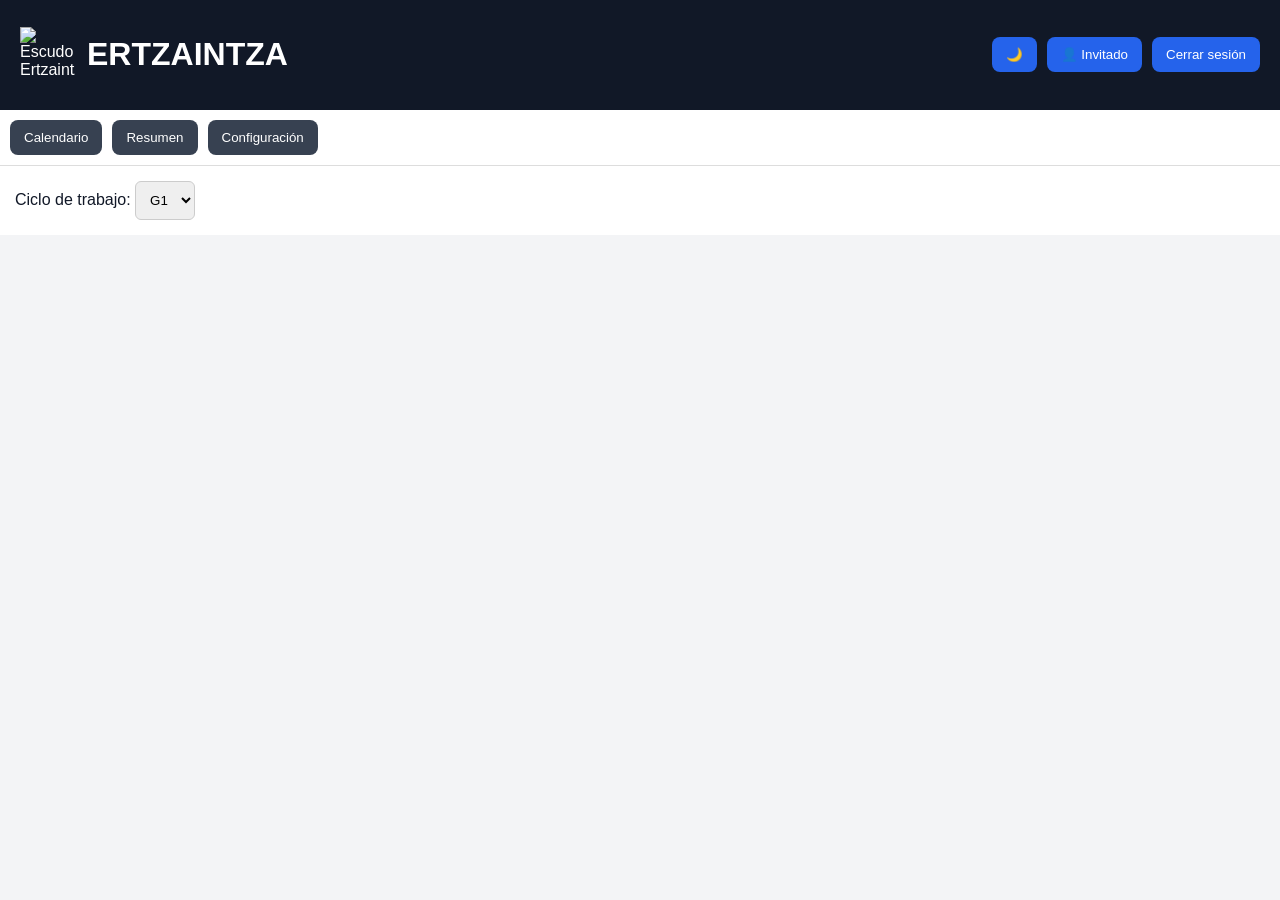
==== index.html @ 134ef700 "Add files via upload" ====
<!DOCTYPE html>
<html lang="es">

<head>

<meta charset="UTF-8">

<meta name="viewport" content="width=device-width, initial-scale=1.0">

<title>ERTZAINTZA</title>

<link rel="stylesheet" href="style.css">

</head>


<body>



<!-- =====================================================
CABECERA
===================================================== -->


<header class="topbar">


<div class="brand">


<img
src="assets/ertzaintza.png"
class="logo"
alt="Escudo Ertzaintza"
>


<h1>

ERTZAINTZA

</h1>


</div>



<div class="top-actions">



<button onclick="App.toggleDarkMode()">

🌙

</button>




<button onclick="App.openProfile()">

👤

<span id="userName">

Invitado

</span>


</button>




<button onclick="App.logout()">

Cerrar sesión

</button>



</div>


</header>







<!-- =====================================================
MENU PRINCIPAL
===================================================== -->


<nav class="menu">


<button onclick="App.showPage('calendar')">

Calendario

</button>



<button onclick="App.showPage('summary')">

Resumen

</button>



<button onclick="App.showPage('settings')">

Configuración

</button>




<button
id="adminButton"
style="display:none"
onclick="App.showPage('admin')">

Panel Admin

</button>



</nav>








<!-- =====================================================
SELECTOR DE GRUPO
===================================================== -->


<section class="selector">


<label>

Ciclo de trabajo:

</label>



<select
id="groupSelector"
onchange="App.changeGroup(this.value)"
>


<option value="G1">

G1

</option>


<option value="G2">

G2

</option>


<option value="G3">

G3

</option>


<option value="G4">

G4

</option>


<option value="G5">

G5

</option>


</select>


</section>








<!-- =====================================================
CALENDARIO
===================================================== -->


<section
id="calendar"
class="page">


</section>








<!-- =====================================================
RESUMEN
===================================================== -->


<section
id="summary"
class="page"
style="display:none">


</section>








<!-- =====================================================
CONFIGURACION
===================================================== -->


<section
id="settings"
class="page"
style="display:none">


<div class="settings-box">


<h2>

Configuración

</h2>



<div id="settingsContent">


</div>


</div>


</section>








<!-- =====================================================
ADMIN
===================================================== -->


<section
id="admin"
class="page"
style="display:none">


<div id="adminPanel">


</div>


</section>








<!-- =====================================================
LOGIN / REGISTRO
===================================================== -->


<div
id="loginModal"
class="modal">


<div class="modal-content">


<h2>

ERTZAINTZA

</h2>



<img
src="assets/ertzaintza.png"
class="logo"
>



<h3>

Acceso usuario

</h3>




<input

id="loginProfessional"

placeholder="Número profesional"

>



<input

id="loginPassword"

type="password"

placeholder="Contraseña"

>



<button onclick="App.login()">

Entrar

</button>





<hr>





<h3>

Nuevo registro

</h3>




<input

id="registerName"

placeholder="Nombre"

>



<input

id="registerProfessional"

placeholder="Número profesional"

>



<input

id="registerPassword"

type="password"

placeholder="Contraseña"

>



<button onclick="App.register()">

Solicitar alta

</button>



</div>


</div>










<!-- =====================================================
SCRIPTS
===================================================== -->


<!-- Núcleo -->

<script src="js/config.js"></script>

<script src="js/storage.js"></script>



<!-- Configuración -->

<script src="js/settings.js"></script>

<script src="js/holidays.js"></script>



<!-- Motor -->

<script src="js/shifts.js"></script>

<script src="js/engine.js"></script>



<!-- Datos -->

<script src="js/extras.js"></script>

<script src="js/auth.js"></script>



<!-- Interfaz -->

<script src="js/calendar.js"></script>

<script src="js/summary.js"></script>

<script src="js/admin.js"></script>

<script src="js/ui.js"></script>



<!-- Aplicación -->

<script src="js/app.js"></script>



</body>

</html>
---- style.css ----
/*
============================================================

ERTZAINTZA
STYLE.CSS

Diseño general

============================================================
*/


*{

box-sizing:border-box;

font-family:Arial,Helvetica,sans-serif;

}



body{

margin:0;

background:#f3f4f6;

color:#111827;

}





/*
============================================================
CABECERA
============================================================
*/


.topbar{

display:flex;

justify-content:space-between;

align-items:center;

padding:15px 20px;

background:#111827;

color:white;

}



.brand{

display:flex;

align-items:center;

gap:12px;

}



.logo{

width:55px;

height:55px;

object-fit:contain;

}





.top-actions{

display:flex;

gap:10px;

}



button{

border:none;

padding:10px 14px;

border-radius:8px;

cursor:pointer;

background:#2563eb;

color:white;

}



button:hover{

opacity:.85;

}







/*
============================================================
MENU
============================================================
*/


.menu{

display:flex;

gap:10px;

padding:10px;

background:white;

border-bottom:1px solid #ddd;

}



.menu button{

background:#374151;

}








/*
============================================================
SELECTOR
============================================================
*/


.selector{

padding:15px;

background:white;

}



select,input{

padding:10px;

border-radius:6px;

border:1px solid #ccc;

}








/*
============================================================
PAGINAS
============================================================
*/


.page{

padding:20px;

}








/*
============================================================
CALENDARIO
============================================================
*/


.calendar-box{

background:white;

padding:15px;

border-radius:12px;

}



.calendar-header{

display:flex;

justify-content:center;

gap:10px;

margin-bottom:15px;

}



.calendar-grid{

display:grid;

grid-template-columns:repeat(7,1fr);

gap:5px;

}



.calendar-day-name{

text-align:center;

font-weight:bold;

padding:8px;

}




.calendar-cell{

min-height:90px;

border-radius:10px;

padding:8px;

position:relative;

cursor:pointer;

color:white;

overflow:hidden;

}





.calendar-cell:hover{

transform:scale(1.03);

}



.number{

font-size:18px;

font-weight:bold;

}



.shift{

font-size:12px;

margin-top:10px;

}






.extra-dot{

position:absolute;

bottom:8px;

right:8px;

width:12px;

height:12px;

background:#f97316;

border-radius:50%;

}









/*
============================================================
RESUMEN
============================================================
*/


.summary-box,

.settings-box,

.admin-box{

background:white;

padding:20px;

border-radius:12px;

}



.cards{

display:grid;

grid-template-columns:repeat(auto-fit,minmax(150px,1fr));

gap:15px;

}



.card{

background:#e5e7eb;

padding:15px;

border-radius:10px;

text-align:center;

}



.extra-item,

.user-row{

padding:10px;

border-bottom:1px solid #ddd;

}








/*
============================================================
MODALES
============================================================
*/


.modal{

display:none;

position:fixed;

top:0;

left:0;

width:100%;

height:100%;

background:rgba(0,0,0,.55);

align-items:center;

justify-content:center;

z-index:1000;

}





.modal-content{

background:white;

padding:25px;

border-radius:15px;

width:90%;

max-width:450px;

display:flex;

flex-direction:column;

gap:12px;

}








/*
============================================================
ADMIN
============================================================
*/


.admin-box input{

display:block;

width:100%;

margin-bottom:10px;

}



.user-row button{

margin-top:8px;

}









/*
============================================================
MODO OSCURO
============================================================
*/


.dark{

background:#111827;

color:white;

}



.dark .calendar-box,

.dark .summary-box,

.dark .settings-box,

.dark .admin-box,

.dark .selector,

.dark .modal-content{

background:#1f2937;

color:white;

}



.dark .menu{

background:#111827;

}



.dark .card{

background:#374151;

}







/*
============================================================
MOVIL
============================================================
*/


@media(max-width:700px){



.topbar{

flex-direction:column;

gap:15px;

}



.menu{

flex-wrap:wrap;

}



.calendar-cell{

min-height:70px;

font-size:12px;

}



.calendar-cell .shift{

display:none;

}



}
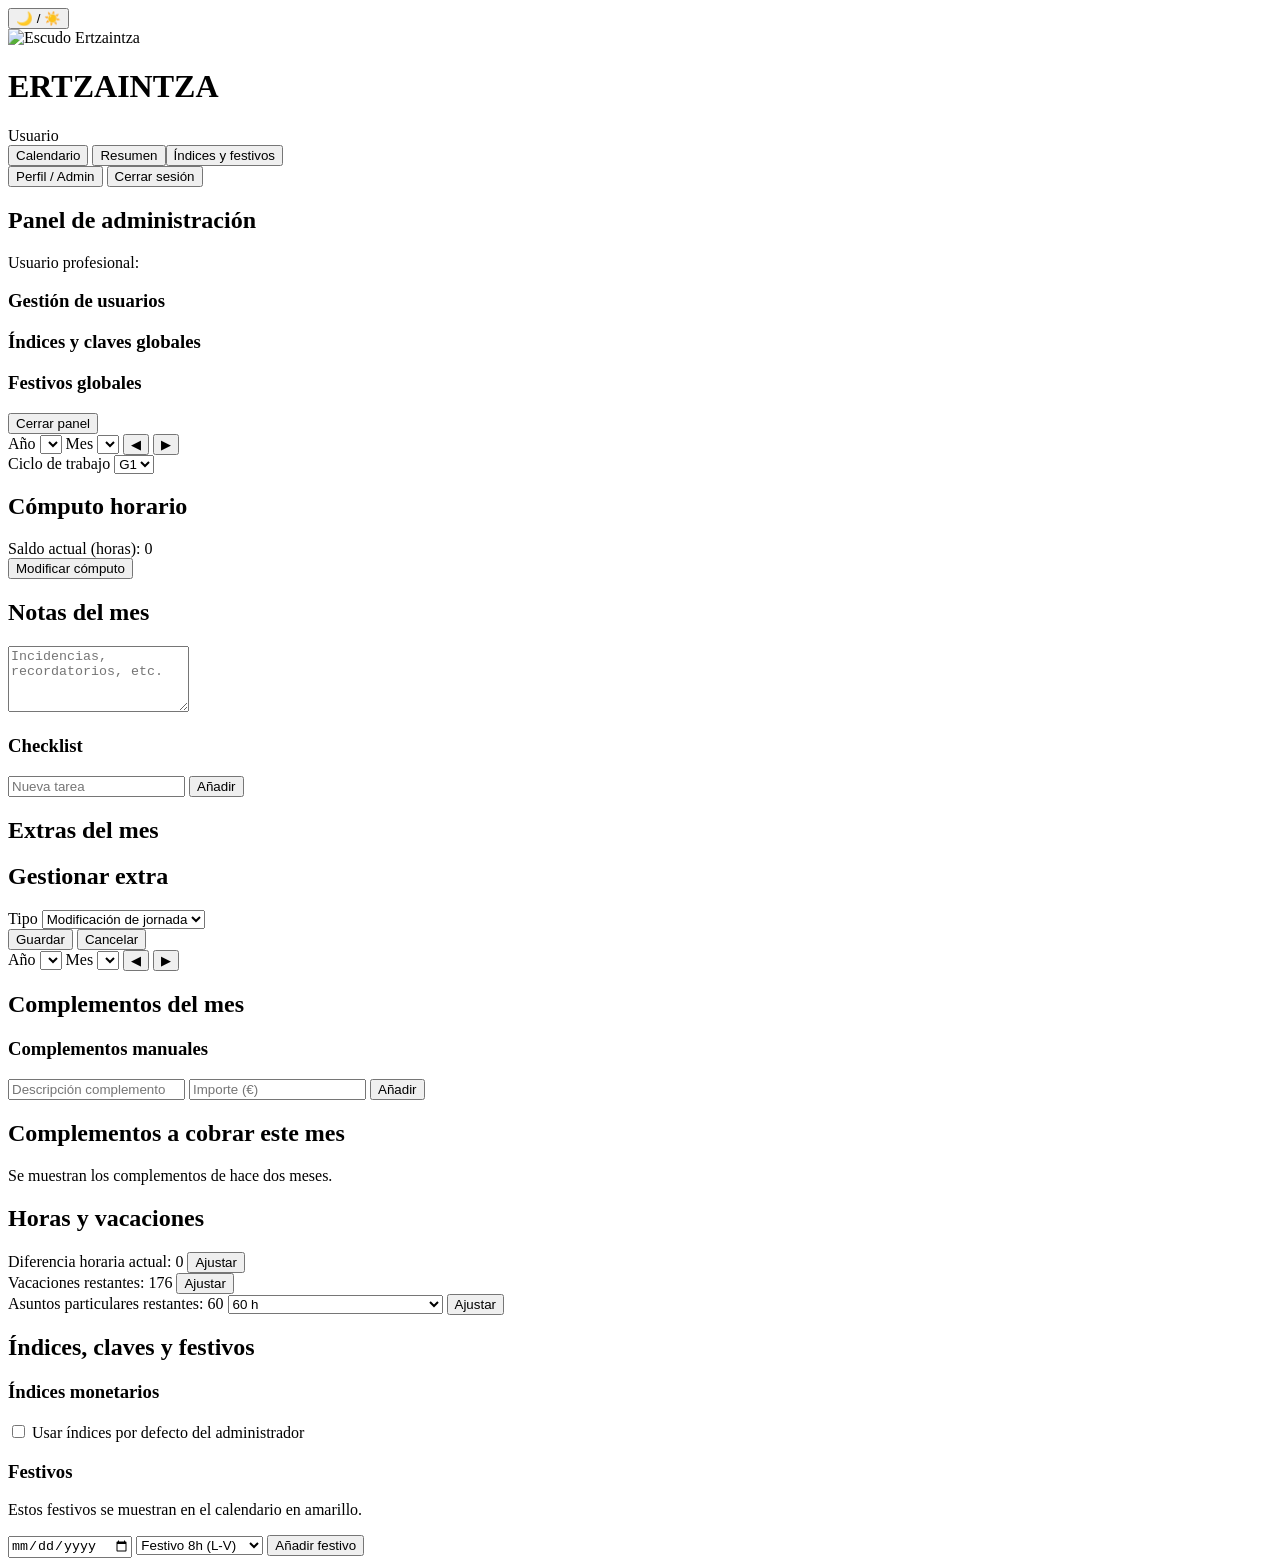
==== commit 111b34c8: "Add files via upload" ====
--- a/index.html
+++ b/index.html
@@ -1,520 +1,320 @@
 <!DOCTYPE html>
 <html lang="es">
-
 <head>
-
-<meta charset="UTF-8">
-
-<meta name="viewport" content="width=device-width, initial-scale=1.0">
-
-<title>ERTZAINTZA</title>
-
-<link rel="stylesheet" href="style.css">
-
+  <meta charset="UTF-8">
+  <title>ERTZAINTZA</title>
+  <meta name="viewport" content="width=device-width, initial-scale=1.0">
+
+  <!-- CSS base -->
+  <link rel="stylesheet" href="css/style.css">
+  <link rel="stylesheet" href="css/liquid.css">
+  <link rel="stylesheet" href="css/darkmode.css">
+  <link rel="stylesheet" href="css/calendar.css">
+  <link rel="stylesheet" href="css/admin.css">
 </head>
-
-
-<body>
-
-
-
-<!-- =====================================================
-CABECERA
-===================================================== -->
-
-
-<header class="topbar">
-
-
-<div class="brand">
-
-
-<img
-src="assets/ertzaintza.png"
-class="logo"
-alt="Escudo Ertzaintza"
->
-
-
-<h1>
-
-ERTZAINTZA
-
-</h1>
-
-
-</div>
-
-
-
-<div class="top-actions">
-
-
-
-<button onclick="App.toggleDarkMode()">
-
-🌙
-
-</button>
-
-
-
-
-<button onclick="App.openProfile()">
-
-👤
-
-<span id="userName">
-
-Invitado
-
-</span>
-
-
-</button>
-
-
-
-
-<button onclick="App.logout()">
-
-Cerrar sesión
-
-</button>
-
-
-
-</div>
-
-
-</header>
-
-
-
-
-
-
-
-<!-- =====================================================
-MENU PRINCIPAL
-===================================================== -->
-
-
-<nav class="menu">
-
-
-<button onclick="App.showPage('calendar')">
-
-Calendario
-
-</button>
-
-
-
-<button onclick="App.showPage('summary')">
-
-Resumen
-
-</button>
-
-
-
-<button onclick="App.showPage('settings')">
-
-Configuración
-
-</button>
-
-
-
-
-<button
-id="adminButton"
-style="display:none"
-onclick="App.showPage('admin')">
-
-Panel Admin
-
-</button>
-
-
-
-</nav>
-
-
-
-
-
-
-
-
-<!-- =====================================================
-SELECTOR DE GRUPO
-===================================================== -->
-
-
-<section class="selector">
-
-
-<label>
-
-Ciclo de trabajo:
-
-</label>
-
-
-
-<select
-id="groupSelector"
-onchange="App.changeGroup(this.value)"
->
-
-
-<option value="G1">
-
-G1
-
-</option>
-
-
-<option value="G2">
-
-G2
-
-</option>
-
-
-<option value="G3">
-
-G3
-
-</option>
-
-
-<option value="G4">
-
-G4
-
-</option>
-
-
-<option value="G5">
-
-G5
-
-</option>
-
-
-</select>
-
-
-</section>
-
-
-
-
-
-
-
-
-<!-- =====================================================
-CALENDARIO
-===================================================== -->
-
-
-<section
-id="calendar"
-class="page">
-
-
-</section>
-
-
-
-
-
-
-
-
-<!-- =====================================================
-RESUMEN
-===================================================== -->
-
-
-<section
-id="summary"
-class="page"
-style="display:none">
-
-
-</section>
-
-
-
-
-
-
-
-
-<!-- =====================================================
-CONFIGURACION
-===================================================== -->
-
-
-<section
-id="settings"
-class="page"
-style="display:none">
-
-
-<div class="settings-box">
-
-
-<h2>
-
-Configuración
-
-</h2>
-
-
-
-<div id="settingsContent">
-
-
-</div>
-
-
-</div>
-
-
-</section>
-
-
-
-
-
-
-
-
-<!-- =====================================================
-ADMIN
-===================================================== -->
-
-
-<section
-id="admin"
-class="page"
-style="display:none">
-
-
-<div id="adminPanel">
-
-
-</div>
-
-
-</section>
-
-
-
-
-
-
-
-
-<!-- =====================================================
-LOGIN / REGISTRO
-===================================================== -->
-
-
-<div
-id="loginModal"
-class="modal">
-
-
-<div class="modal-content">
-
-
-<h2>
-
-ERTZAINTZA
-
-</h2>
-
-
-
-<img
-src="assets/ertzaintza.png"
-class="logo"
->
-
-
-
-<h3>
-
-Acceso usuario
-
-</h3>
-
-
-
-
-<input
-
-id="loginProfessional"
-
-placeholder="Número profesional"
-
->
-
-
-
-<input
-
-id="loginPassword"
-
-type="password"
-
-placeholder="Contraseña"
-
->
-
-
-
-<button onclick="App.login()">
-
-Entrar
-
-</button>
-
-
-
-
-
-<hr>
-
-
-
-
-
-<h3>
-
-Nuevo registro
-
-</h3>
-
-
-
-
-<input
-
-id="registerName"
-
-placeholder="Nombre"
-
->
-
-
-
-<input
-
-id="registerProfessional"
-
-placeholder="Número profesional"
-
->
-
-
-
-<input
-
-id="registerPassword"
-
-type="password"
-
-placeholder="Contraseña"
-
->
-
-
-
-<button onclick="App.register()">
-
-Solicitar alta
-
-</button>
-
-
-
-</div>
-
-
-</div>
-
-
-
-
-
-
-
-
-
-
-<!-- =====================================================
-SCRIPTS
-===================================================== -->
-
-
-<!-- Núcleo -->
-
-<script src="js/config.js"></script>
-
-<script src="js/storage.js"></script>
-
-
-
-<!-- Configuración -->
-
-<script src="js/settings.js"></script>
-
-<script src="js/holidays.js"></script>
-
-
-
-<!-- Motor -->
-
-<script src="js/shifts.js"></script>
-
-<script src="js/engine.js"></script>
-
-
-
-<!-- Datos -->
-
-<script src="js/extras.js"></script>
-
-<script src="js/auth.js"></script>
-
-
-
-<!-- Interfaz -->
-
-<script src="js/calendar.js"></script>
-
-<script src="js/summary.js"></script>
-
-<script src="js/admin.js"></script>
-
-<script src="js/ui.js"></script>
-
-
-
-<!-- Aplicación -->
-
-<script src="js/app.js"></script>
-
-
-
+<body class="theme-light">
+
+  <!-- Toggle modo noche -->
+  <button id="darkModeToggle" class="glass-toggle">
+    🌙 / ☀️
+  </button>
+
+  <!-- Emblema (esquina superior derecha) -->
+  <div class="logo-badge">
+    <img src="assets/logo.svg" alt="Escudo Ertzaintza">
+  </div>
+
+  <!-- Barra superior -->
+  <header class="glass-header">
+    <div class="header-left">
+      <h1 class="app-title">ERTZAINTZA</h1>
+      <span id="userRoleBadge" class="role-badge">Usuario</span>
+    </div>
+
+    <div class="header-center">
+      <nav class="tabs-nav">
+        <button class="tab-btn active" data-tab="calendar">Calendario</button>
+        <button class="tab-btn" data-tab="summary">Resumen</</button>
+        <button class="tab-btn" data-tab="settings">Índices y festivos</button>
+      </nav>
+    </div>
+
+    <div class="header-right">
+      <!-- Botón perfil/admin -->
+      <button id="profileButton" class="glass-btn">
+        Perfil / Admin
+      </button>
+
+      <!-- Botón cerrar sesión -->
+      <button id="logoutButton" class="glass-btn danger">
+        Cerrar sesión
+      </button>
+    </div>
+  </header>
+
+  <!-- Contenedor principal -->
+  <main class="app-layout">
+
+    <!-- Panel lateral admin/perfil (overlay) -->
+    <aside id="adminPanel" class="side-panel hidden">
+      <div class="side-panel-content glass-card">
+        <h2>Panel de administración</h2>
+        <p>Usuario profesional: <span id="adminUserId"></span></p>
+
+        <section>
+          <h3>Gestión de usuarios</h3>
+          <div id="userAdminList"></div>
+        </section>
+
+        <section>
+          <h3>Índices y claves globales</h3>
+          <div id="adminGlobalIndexes"></div>
+        </section>
+
+        <section>
+          <h3>Festivos globales</h3>
+          <div id="adminGlobalHolidays"></div>
+        </section>
+
+        <button id="closeAdminPanel" class="glass-btn">
+          Cerrar panel
+        </button>
+      </div>
+    </aside>
+
+    <!-- TAB: Calendario -->
+    <section id="tab-calendar" class="tab-view active">
+      <div class="glass-card">
+
+        <!-- Navegación calendario -->
+        <div class="calendar-header">
+          <div class="calendar-nav">
+            <label>Año</label>
+            <select id="calendarYearSelect"></select>
+
+            <label>Mes</label>
+            <select id="calendarMonthSelect"></select>
+
+            <button id="calendarPrevMonth" class="glass-icon-btn">◀</button>
+            <button id="calendarNextMonth" class="glass-icon-btn">▶</button>
+          </div>
+
+          <div class="shift-cycle">
+            <label>Ciclo de trabajo</label>
+            <select id="shiftCycleSelect">
+              <option value="G1">G1</option>
+              <option value="G2">G2</option>
+              <option value="G3">G3</option>
+              <option value="G4">G4</option>
+              <option value="G5">G5</option>
+            </select>
+          </div>
+        </div>
+
+        <!-- Calendario -->
+        <div id="calendarGrid" class="calendar-grid">
+          <!-- Se rellena por JS -->
+        </div>
+      </div>
+
+      <!-- Cómputo horario -->
+      <section class="glass-card">
+        <h2>Cómputo horario</h2>
+        <div class="hours-summary">
+          <div>
+            <span>Saldo actual (horas):</span>
+            <span id="balanceHours">0</span>
+          </div>
+          <button id="editBalanceButton" class="glass-btn">
+            Modificar cómputo
+          </button>
+        </div>
+      </section>
+
+      <!-- Notas mensuales -->
+      <section class="glass-card">
+        <h2>Notas del mes</h2>
+        <textarea id="monthlyNotes" rows="4"
+          placeholder="Incidencias, recordatorios, etc."></textarea>
+
+        <div class="checklist">
+          <h3>Checklist</h3>
+          <div id="checklistItems"></div>
+          <div class="checklist-actions">
+            <input type="text" id="newChecklistItemText"
+              placeholder="Nueva tarea">
+            <button id="addChecklistItem" class="glass-btn">
+              Añadir
+            </button>
+          </div>
+        </div>
+      </section>
+
+      <!-- Listado de extras (sin ausencias) -->
+      <section class="glass-card">
+        <h2>Extras del mes</h2>
+        <div id="extrasList">
+          <!-- Rellenado por JS: refuerzos, modificaciones, juicios, complementos -->
+        </div>
+      </section>
+
+      <!-- Ventana modal para extras/refuerzos/etc -->
+      <div id="extraModal" class="modal hidden">
+        <div class="modal-content glass-card">
+          <h2>Gestionar extra</h2>
+          <p id="extraModalDate"></p>
+
+          <label>Tipo</label>
+          <select id="extraType">
+            <option value="modificacion">Modificación de jornada</option>
+            <option value="refuerzo">Refuerzo</option>
+            <option value="juicio">Juicio / Trámite judicial</option>
+            <option value="vacaciones">Vacaciones</option>
+            <option value="asuntos">Asuntos particulares</option>
+            <option value="permiso">Permiso</option>
+            <option value="baja">Baja</option>
+          </select>
+
+          <!-- Contenedor dinámico según tipo (se rellena en extras.js) -->
+          <div id="extraDynamicFields"></div>
+
+          <div class="modal-actions">
+            <button id="saveExtra" class="glass-btn">Guardar</button>
+            <button id="cancelExtra" class="glass-btn danger">Cancelar</button>
+          </div>
+        </div>
+      </div>
+    </section>
+
+    <!-- TAB: Resumen -->
+    <section id="tab-summary" class="tab-view">
+      <div class="glass-card">
+        <!-- Barra navegación meses/años -->
+        <div class="summary-header">
+          <label>Año</label>
+          <select id="summaryYearSelect"></select>
+
+          <label>Mes</label>
+          <select id="summaryMonthSelect"></select>
+
+          <button id="summaryPrevMonth" class="glass-icon-btn">◀</button>
+          <button id="summaryNextMonth" class="glass-icon-btn">▶</button>
+        </div>
+
+        <!-- Resumen de extras y dinero del mes -->
+        <section>
+          <h2>Complementos del mes</h2>
+          <div id="summaryExtrasCurrent"></div>
+        </section>
+
+        <!-- Complementos manuales (no determinados) -->
+        <section>
+          <h3>Complementos manuales</h3>
+          <div id="manualComplements"></div>
+          <div class="manual-complements-form">
+            <input type="text" id="manualComplementName"
+              placeholder="Descripción complemento">
+            <input type="number" id="manualComplementAmount"
+              placeholder="Importe (€)" step="0.01">
+            <button id="addManualComplement" class="glass-btn">
+              Añadir
+            </button>
+          </div>
+        </section>
+
+        <!-- Complementos de hace 2 meses (copiados) -->
+        <section>
+          <h2>Complementos a cobrar este mes</h2>
+          <p>Se muestran los complementos de hace dos meses.</p>
+          <div id="summaryExtrasTwoMonthsAgo"></div>
+        </section>
+
+        <!-- Diferencia horaria + vacaciones + AP -->
+        <section class="glass-card">
+          <h2>Horas y vacaciones</h2>
+          <div class="hours-block">
+            <div>
+              <span>Diferencia horaria actual:</span>
+              <span id="summaryBalanceHours">0</span>
+              <button id="summaryEditBalance" class="glass-btn">
+                Ajustar
+              </button>
+            </div>
+
+            <div>
+              <span>Vacaciones restantes:</span>
+              <span id="vacationHours">176</span>
+              <button id="editVacationHours" class="glass-btn">
+                Ajustar
+              </button>
+            </div>
+
+            <div>
+              <span>Asuntos particulares restantes:</span>
+              <span id="personalHours">60</span>
+              <select id="personalHoursMode">
+                <option value="60">60 h</option>
+                <option value="32">32 h (compensación económica)</option>
+              </select>
+              <button id="editPersonalHours" class="glass-btn">
+                Ajustar
+              </button>
+            </div>
+          </div>
+        </section>
+      </div>
+    </section>
+
+    <!-- TAB: Índices y festivos -->
+    <section id="tab-settings" class="tab-view">
+      <div class="glass-card">
+        <h2>Índices, claves y festivos</h2>
+
+        <!-- Bloque índices monetarios y correctores -->
+        <section>
+          <h3>Índices monetarios</h3>
+          <label>
+            <input type="checkbox" id="useAdminDefaults">
+            Usar índices por defecto del administrador
+          </label>
+
+          <div id="userIndexesForm">
+            <!-- Campos individuales: festivo 8h, festivo 12h, nocturnidad,
+                 claves HO, HN, HF, HX, WO, WN, WF, WX, juicio, trámite, etc. -->
+          </div>
+        </section>
+
+        <!-- Bloque festivos -->
+        <section>
+          <h3>Festivos</h3>
+          <p>Estos festivos se muestran en el calendario en amarillo.</p>
+          <div id="holidayList"></div>
+
+          <div class="holiday-form">
+            <input type="date" id="newHolidayDate">
+            <select id="newHolidayType">
+              <option value="8">Festivo 8h (L-V)</option>
+              <option value="12">Festivo 12h (S-D)</option>
+            </select>
+            <button id="addHolidayButton" class="glass-btn">
+              Añadir festivo
+            </button>
+          </div>
+        </section>
+      </div>
+    </section>
+  </main>
+
+  <!-- JS (orden correcto con holidays.js justo después de storage.js) -->
+  <script src="js/storage.js"></script>
+  <script src="js/holidays.js"></script>
+  <script src="js/settings.js"></script>
+  <script src="js/calendar.js"></script>
+  <script src="js/shifts.js"></script>
+  <script src="js/extras.js"></script>
+  <script src="js/notes.js"></script>
+  <script src="js/summary.js"></script>
+  <script src="js/admin.js"></script>
+  <script src="js/app.js"></script>
 </body>
-
-</html>+</html>
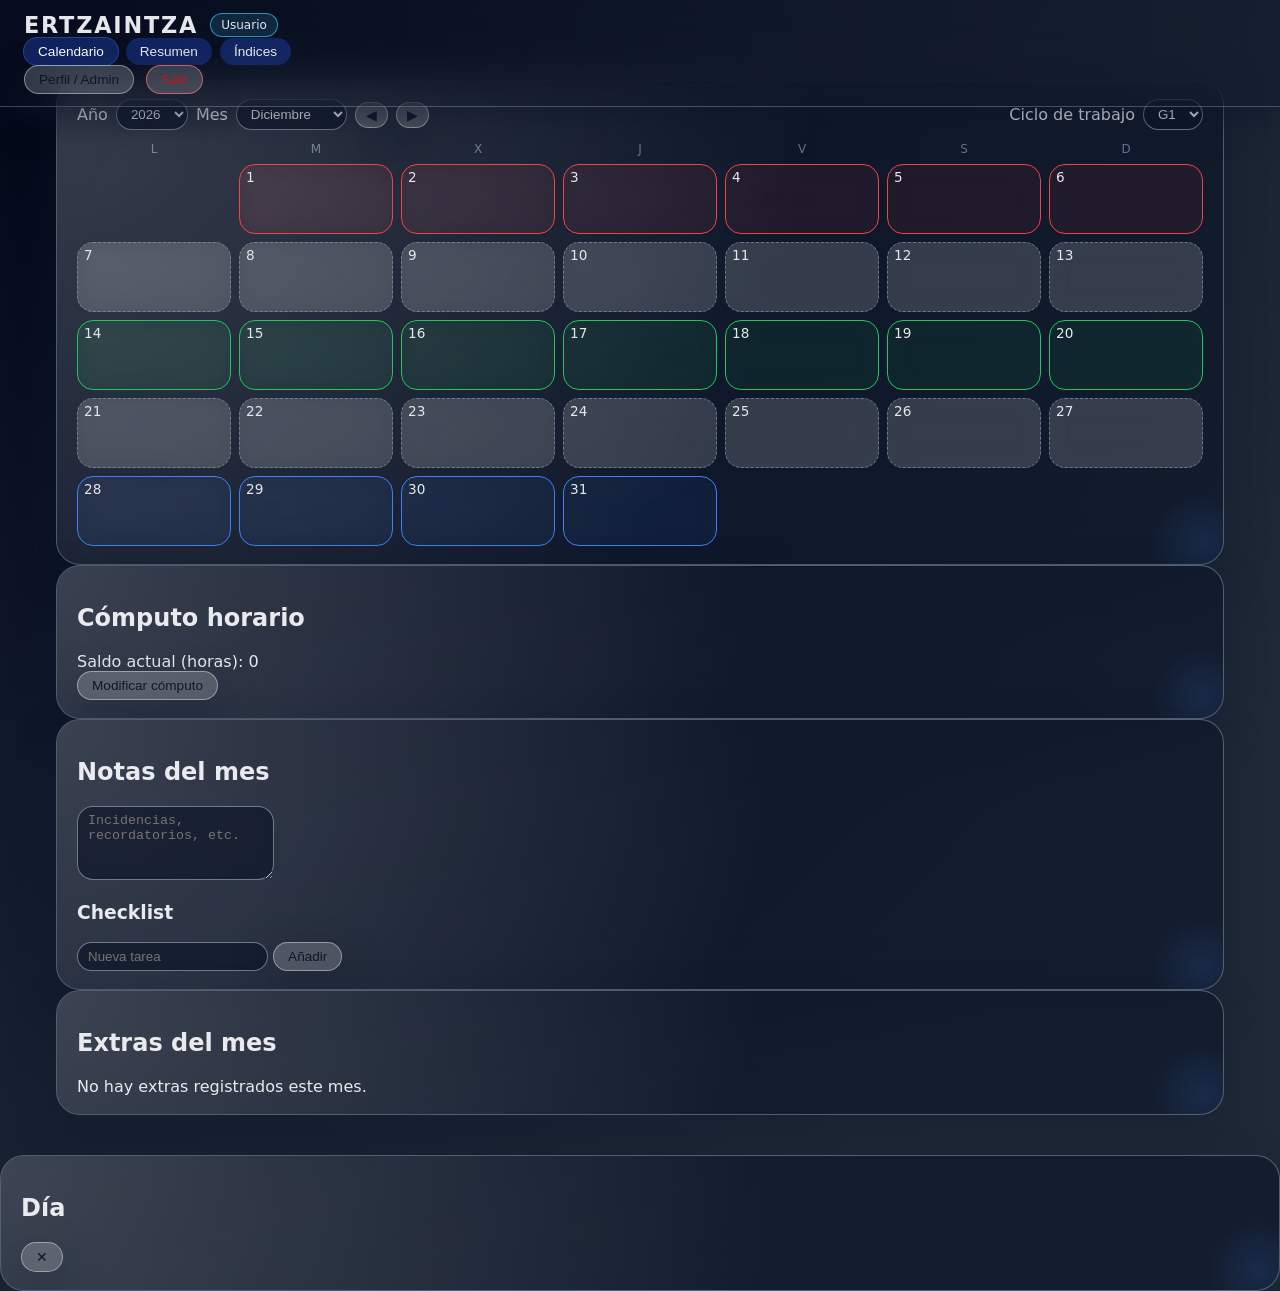
==== commit 8ea9328c: "Update index.html" ====
--- a/index.html
+++ b/index.html
@@ -2,91 +2,39 @@
 <html lang="es">
 <head>
   <meta charset="UTF-8">
+  <meta name="viewport" content="width=device-width, initial-scale=1.0">
   <title>ERTZAINTZA</title>
-  <meta name="viewport" content="width=device-width, initial-scale=1.0">
-
-  <!-- CSS base -->
   <link rel="stylesheet" href="css/style.css">
   <link rel="stylesheet" href="css/liquid.css">
   <link rel="stylesheet" href="css/darkmode.css">
   <link rel="stylesheet" href="css/calendar.css">
   <link rel="stylesheet" href="css/admin.css">
 </head>
-<body class="theme-light">
+<body class="theme-dark">
 
-  <!-- Toggle modo noche -->
-  <button id="darkModeToggle" class="glass-toggle">
-    🌙 / ☀️
-  </button>
+  <header class="glass-header">
+    <div class="header-inner">
+      <div class="header-left">
+        <h1 class="app-title">ERTZAINTZA</h1>
+        <span id="userRoleBadge" class="role-badge">Usuario</span>
+      </div>
 
-  <!-- Emblema (esquina superior derecha) -->
-  <div class="logo-badge">
-    <img src="assets/logo.svg" alt="Escudo Ertzaintza">
-  </div>
+      <nav class="tabs-nav" aria-label="Navegación principal">
+        <button class="tab-btn active" data-tab="calendar">Calendario</button>
+        <button class="tab-btn" data-tab="summary">Resumen</button>
+        <button class="tab-btn" data-tab="settings">Índices</button>
+      </nav>
 
-  <!-- Barra superior -->
-  <header class="glass-header">
-    <div class="header-left">
-      <h1 class="app-title">ERTZAINTZA</h1>
-      <span id="userRoleBadge" class="role-badge">Usuario</span>
-    </div>
-
-    <div class="header-center">
-      <nav class="tabs-nav">
-        <button class="tab-btn active" data-tab="calendar">Calendario</button>
-        <button class="tab-btn" data-tab="summary">Resumen</</button>
-        <button class="tab-btn" data-tab="settings">Índices y festivos</button>
-      </nav>
-    </div>
-
-    <div class="header-right">
-      <!-- Botón perfil/admin -->
-      <button id="profileButton" class="glass-btn">
-        Perfil / Admin
-      </button>
-
-      <!-- Botón cerrar sesión -->
-      <button id="logoutButton" class="glass-btn danger">
-        Cerrar sesión
-      </button>
+      <div class="header-right">
+        <button id="profileButton" class="glass-btn icon-btn">Perfil / Admin</button>
+        <button id="logoutButton" class="glass-btn danger icon-btn">Salir</button>
+      </div>
     </div>
   </header>
 
-  <!-- Contenedor principal -->
   <main class="app-layout">
-
-    <!-- Panel lateral admin/perfil (overlay) -->
-    <aside id="adminPanel" class="side-panel hidden">
-      <div class="side-panel-content glass-card">
-        <h2>Panel de administración</h2>
-        <p>Usuario profesional: <span id="adminUserId"></span></p>
-
-        <section>
-          <h3>Gestión de usuarios</h3>
-          <div id="userAdminList"></div>
-        </section>
-
-        <section>
-          <h3>Índices y claves globales</h3>
-          <div id="adminGlobalIndexes"></div>
-        </section>
-
-        <section>
-          <h3>Festivos globales</h3>
-          <div id="adminGlobalHolidays"></div>
-        </section>
-
-        <button id="closeAdminPanel" class="glass-btn">
-          Cerrar panel
-        </button>
-      </div>
-    </aside>
-
-    <!-- TAB: Calendario -->
     <section id="tab-calendar" class="tab-view active">
       <div class="glass-card">
-
-        <!-- Navegación calendario -->
         <div class="calendar-header">
           <div class="calendar-nav">
             <label>Año</label>
@@ -111,13 +59,9 @@
           </div>
         </div>
 
-        <!-- Calendario -->
-        <div id="calendarGrid" class="calendar-grid">
-          <!-- Se rellena por JS -->
-        </div>
+        <div id="calendarGrid" class="calendar-grid"></div>
       </div>
 
-      <!-- Cómputo horario -->
       <section class="glass-card">
         <h2>Cómputo horario</h2>
         <div class="hours-summary">
@@ -125,71 +69,31 @@
             <span>Saldo actual (horas):</span>
             <span id="balanceHours">0</span>
           </div>
-          <button id="editBalanceButton" class="glass-btn">
-            Modificar cómputo
-          </button>
+          <button id="editBalanceButton" class="glass-btn">Modificar cómputo</button>
         </div>
       </section>
 
-      <!-- Notas mensuales -->
       <section class="glass-card">
         <h2>Notas del mes</h2>
-        <textarea id="monthlyNotes" rows="4"
-          placeholder="Incidencias, recordatorios, etc."></textarea>
-
+        <textarea id="monthlyNotes" rows="4" placeholder="Incidencias, recordatorios, etc."></textarea>
         <div class="checklist">
           <h3>Checklist</h3>
           <div id="checklistItems"></div>
           <div class="checklist-actions">
-            <input type="text" id="newChecklistItemText"
-              placeholder="Nueva tarea">
-            <button id="addChecklistItem" class="glass-btn">
-              Añadir
-            </button>
+            <input type="text" id="newChecklistItemText" placeholder="Nueva tarea">
+            <button id="addChecklistItem" class="glass-btn">Añadir</button>
           </div>
         </div>
       </section>
 
-      <!-- Listado de extras (sin ausencias) -->
       <section class="glass-card">
         <h2>Extras del mes</h2>
-        <div id="extrasList">
-          <!-- Rellenado por JS: refuerzos, modificaciones, juicios, complementos -->
-        </div>
+        <div id="extrasList"></div>
       </section>
-
-      <!-- Ventana modal para extras/refuerzos/etc -->
-      <div id="extraModal" class="modal hidden">
-        <div class="modal-content glass-card">
-          <h2>Gestionar extra</h2>
-          <p id="extraModalDate"></p>
-
-          <label>Tipo</label>
-          <select id="extraType">
-            <option value="modificacion">Modificación de jornada</option>
-            <option value="refuerzo">Refuerzo</option>
-            <option value="juicio">Juicio / Trámite judicial</option>
-            <option value="vacaciones">Vacaciones</option>
-            <option value="asuntos">Asuntos particulares</option>
-            <option value="permiso">Permiso</option>
-            <option value="baja">Baja</option>
-          </select>
-
-          <!-- Contenedor dinámico según tipo (se rellena en extras.js) -->
-          <div id="extraDynamicFields"></div>
-
-          <div class="modal-actions">
-            <button id="saveExtra" class="glass-btn">Guardar</button>
-            <button id="cancelExtra" class="glass-btn danger">Cancelar</button>
-          </div>
-        </div>
-      </div>
     </section>
 
-    <!-- TAB: Resumen -->
     <section id="tab-summary" class="tab-view">
       <div class="glass-card">
-        <!-- Barra navegación meses/años -->
         <div class="summary-header">
           <label>Año</label>
           <select id="summaryYearSelect"></select>
@@ -201,52 +105,29 @@
           <button id="summaryNextMonth" class="glass-icon-btn">▶</button>
         </div>
 
-        <!-- Resumen de extras y dinero del mes -->
         <section>
           <h2>Complementos del mes</h2>
           <div id="summaryExtrasCurrent"></div>
         </section>
 
-        <!-- Complementos manuales (no determinados) -->
-        <section>
-          <h3>Complementos manuales</h3>
-          <div id="manualComplements"></div>
-          <div class="manual-complements-form">
-            <input type="text" id="manualComplementName"
-              placeholder="Descripción complemento">
-            <input type="number" id="manualComplementAmount"
-              placeholder="Importe (€)" step="0.01">
-            <button id="addManualComplement" class="glass-btn">
-              Añadir
-            </button>
-          </div>
-        </section>
-
-        <!-- Complementos de hace 2 meses (copiados) -->
         <section>
           <h2>Complementos a cobrar este mes</h2>
-          <p>Se muestran los complementos de hace dos meses.</p>
           <div id="summaryExtrasTwoMonthsAgo"></div>
         </section>
 
-        <!-- Diferencia horaria + vacaciones + AP -->
         <section class="glass-card">
           <h2>Horas y vacaciones</h2>
           <div class="hours-block">
             <div>
               <span>Diferencia horaria actual:</span>
               <span id="summaryBalanceHours">0</span>
-              <button id="summaryEditBalance" class="glass-btn">
-                Ajustar
-              </button>
+              <button id="summaryEditBalance" class="glass-btn">Ajustar</button>
             </div>
 
             <div>
               <span>Vacaciones restantes:</span>
               <span id="vacationHours">176</span>
-              <button id="editVacationHours" class="glass-btn">
-                Ajustar
-              </button>
+              <button id="editVacationHours" class="glass-btn">Ajustar</button>
             </div>
 
             <div>
@@ -256,61 +137,43 @@
                 <option value="60">60 h</option>
                 <option value="32">32 h (compensación económica)</option>
               </select>
-              <button id="editPersonalHours" class="glass-btn">
-                Ajustar
-              </button>
+              <button id="editPersonalHours" class="glass-btn">Ajustar</button>
             </div>
           </div>
         </section>
       </div>
     </section>
 
-    <!-- TAB: Índices y festivos -->
     <section id="tab-settings" class="tab-view">
       <div class="glass-card">
         <h2>Índices, claves y festivos</h2>
+        <label>
+          <input type="checkbox" id="useAdminDefaults">
+          Usar índices por defecto del administrador
+        </label>
+        <div id="userIndexesForm"></div>
 
-        <!-- Bloque índices monetarios y correctores -->
-        <section>
-          <h3>Índices monetarios</h3>
-          <label>
-            <input type="checkbox" id="useAdminDefaults">
-            Usar índices por defecto del administrador
-          </label>
-
-          <div id="userIndexesForm">
-            <!-- Campos individuales: festivo 8h, festivo 12h, nocturnidad,
-                 claves HO, HN, HF, HX, WO, WN, WF, WX, juicio, trámite, etc. -->
-          </div>
-        </section>
-
-        <!-- Bloque festivos -->
-        <section>
-          <h3>Festivos</h3>
-          <p>Estos festivos se muestran en el calendario en amarillo.</p>
-          <div id="holidayList"></div>
-
-          <div class="holiday-form">
-            <input type="date" id="newHolidayDate">
-            <select id="newHolidayType">
-              <option value="8">Festivo 8h (L-V)</option>
-              <option value="12">Festivo 12h (S-D)</option>
-            </select>
-            <button id="addHolidayButton" class="glass-btn">
-              Añadir festivo
-            </button>
-          </div>
-        </section>
+        <h3>Festivos</h3>
+        <div id="holidayList"></div>
       </div>
     </section>
   </main>
 
-  <!-- JS (orden correcto con holidays.js justo después de storage.js) -->
+  <div id="dayModal" class="modal hidden">
+    <div class="modal-content glass-card">
+      <div class="modal-header">
+        <h2 id="dayModalTitle">Día</h2>
+        <button id="closeDayModal" class="glass-btn">✕</button>
+      </div>
+      <div id="dayModalBody"></div>
+    </div>
+  </div>
+
   <script src="js/storage.js"></script>
   <script src="js/holidays.js"></script>
   <script src="js/settings.js"></script>
+  <script src="js/shifts.js"></script>
   <script src="js/calendar.js"></script>
-  <script src="js/shifts.js"></script>
   <script src="js/extras.js"></script>
   <script src="js/notes.js"></script>
   <script src="js/summary.js"></script>
--- a/css/style.css
+++ b/css/style.css
@@ -0,0 +1,250 @@
+:root {
+  --bg-gradient-light: radial-gradient(circle at top left,
+    #ffffff 0%, #e6f0ff 35%, #c1d4ff 70%, #90a9ff 100%);
+  --bg-gradient-dark: radial-gradient(circle at top left,
+    #020617 0%, #0f172a 40%, #1f2937 80%);
+  --glass-bg: rgba(255, 255, 255, 0.18);
+  --glass-border: rgba(255, 255, 255, 0.4);
+  --glass-shadow: 0 16px 40px rgba(15, 23, 42, 0.35);
+  --primary: #3b82f6;
+  --danger: #ef4444;
+  --accent: #f97316;
+  --text-main: #0f172a;
+  --text-muted: #64748b;
+}
+
+/* Reset básico */
+*,
+*::before,
+*::after {
+  box-sizing: border-box;
+}
+body {
+  margin: 0;
+  font-family: system-ui, -apple-system, BlinkMacSystemFont,
+    "Segoe UI", sans-serif;
+  color: var(--text-main);
+  background: var(--bg-gradient-light);
+  min-height: 100vh;
+}
+
+/* Layout */
+.app-layout {
+  max-width: 1200px;
+  margin: 80px auto 40px;
+  padding: 0 16px;
+  display: flex;
+  flex-direction: column;
+  gap: 24px;
+}
+
+/* Header */
+.glass-header {
+  position: fixed;
+  top: 0;
+  left: 0;
+  right: 0;
+  padding: 12px 24px;
+  display: flex;
+  align-items: center;
+  justify-content: space-between;
+  backdrop-filter: blur(18px);
+  background: rgba(15, 23, 42, 0.35);
+  border-bottom: 1px solid rgba(148, 163, 184, 0.4);
+  box-shadow: 0 10px 30px rgba(15, 23, 42, 0.55);
+  z-index: 20;
+}
+.app-title {
+  margin: 0;
+  font-size: 1.4rem;
+  letter-spacing: 0.08em;
+}
+.header-left, .header-center, .header-right {
+  display: flex;
+  align-items: center;
+  gap: 12px;
+}
+
+.role-badge {
+  padding: 4px 10px;
+  border-radius: 999px;
+  background: rgba(56, 189, 248, 0.15);
+  border: 1px solid rgba(56, 189, 248, 0.7);
+  font-size: 0.75rem;
+}
+
+/* Tabs */
+.tabs-nav {
+  display: flex;
+  gap: 8px;
+}
+.tab-btn {
+  border: none;
+  border-radius: 999px;
+  padding: 6px 14px;
+  background: rgba(148, 163, 184, 0.2);
+  color: #e5e7eb;
+  cursor: pointer;
+  font-size: 0.85rem;
+}
+.tab-btn.active {
+  background: #3b82f6;
+  color: white;
+  box-shadow: 0 0 0 1px rgba(59, 130, 246, 0.5);
+}
+
+/* Buttons */
+.glass-btn,
+.glass-icon-btn,
+.glass-toggle {
+  border-radius: 999px;
+  border: 1px solid var(--glass-border);
+  background: var(--glass-bg);
+  backdrop-filter: blur(18px);
+  box-shadow: var(--glass-shadow);
+  color: var(--text-main);
+  cursor: pointer;
+  padding: 6px 14px;
+  font-size: 0.85rem;
+}
+.glass-icon-btn {
+  padding: 4px 10px;
+}
+.glass-btn.danger {
+  border-color: rgba(248, 113, 113, 0.7);
+  color: #b91c1c;
+}
+
+/* Logo badge */
+.logo-badge {
+  position: fixed;
+  top: 14px;
+  right: 20px;
+  width: 44px;
+  height: 44px;
+  border-radius: 50%;
+  background: rgba(255, 255, 255, 0.12);
+  backdrop-filter: blur(14px);
+  border: 1px solid rgba(255, 255, 255, 0.4);
+  box-shadow: 0 10px 24px rgba(0, 0, 0, 0.35);
+  display: flex;
+  align-items: center;
+  justify-content: center;
+  z-index: 30;
+}
+.logo-badge img {
+  width: 32px;
+  height: 32px;
+}
+
+/* Dark mode toggle */
+.glass-toggle {
+  position: fixed;
+  bottom: 18px;
+  right: 20px;
+  z-index: 30;
+}
+
+/* Cards */
+.glass-card {
+  background: var(--glass-bg);
+  border-radius: 24px;
+  border: 1px solid var(--glass-border);
+  backdrop-filter: blur(24px);
+  box-shadow: var(--glass-shadow);
+  padding: 18px 20px;
+}
+
+/* Tabs views */
+.tab-view {
+  display: none;
+}
+.tab-view.active {
+  display: block;
+}
+
+/* Side panel */
+.side-panel {
+  position: fixed;
+  top: 0;
+  left: 0;
+  bottom: 0;
+  width: 0;
+  overflow: hidden;
+  background: rgba(15, 23, 42, 0.6);
+  backdrop-filter: blur(18px);
+  transition: width 0.2s ease;
+  z-index: 40;
+}
+.side-panel-content {
+  width: 360px;
+  height: 100%;
+  padding: 24px;
+  overflow-y: auto;
+}
+.side-panel.hidden {
+  width: 0;
+}
+.side-panel:not(.hidden) {
+  width: 360px;
+}
+
+/* Auth */
+.auth-body {
+  display: flex;
+  align-items: center;
+  justify-content: center;
+}
+.auth-container {
+  min-height: 100vh;
+  display: flex;
+  align-items: center;
+  justify-content: center;
+}
+.auth-card {
+  max-width: 420px;
+  width: 100%;
+}
+.auth-tabs {
+  display: flex;
+  gap: 8px;
+  margin-bottom: 12px;
+}
+.auth-tab-btn {
+  flex: 1;
+  border: none;
+  border-radius: 999px;
+  padding: 8px 0;
+  background: rgba(148, 163, 184, 0.2);
+  cursor: pointer;
+}
+.auth-tab-btn.active {
+  background: #3b82f6;
+  color: #fff;
+}
+.auth-form {
+  display: none;
+  display: flex;
+  flex-direction: column;
+  gap: 10px;
+}
+.auth-form.active {
+  display: flex;
+}
+.auth-form input {
+  border-radius: 999px;
+  border: 1px solid rgba(148, 163, 184, 0.6);
+  padding: 8px 12px;
+  background: rgba(15, 23, 42, 0.03);
+}
+.auth-error {
+  color: #b91c1c;
+  font-size: 0.8rem;
+}
+.auth-error.hidden {
+  display: none;
+}
+.auth-hint {
+  font-size: 0.8rem;
+  color: var(--text-muted);
+}
--- a/css/liquid.css
+++ b/css/liquid.css
@@ -0,0 +1,52 @@
+/* Refuerzo de glassmorphism y detalles líquidos */
+.glass-card::before {
+  content: "";
+  position: absolute;
+  inset: -1px;
+  border-radius: inherit;
+  background: radial-gradient(circle at top left,
+    rgba(255, 255, 255, 0.22),
+    transparent 60%);
+  opacity: 0.85;
+  pointer-events: none;
+}
+
+.glass-card {
+  position: relative;
+  overflow: hidden;
+}
+
+/* Pequeñas burbujas decorativas */
+.glass-card::after {
+  content: "";
+  position: absolute;
+  bottom: -40px;
+  right: -40px;
+  width: 120px;
+  height: 120px;
+  background: radial-gradient(circle,
+    rgba(59, 130, 246, 0.8),
+    transparent 60%);
+  opacity: 0.18;
+}
+
+/* Inputs estilo cristal */
+input, select, textarea {
+  border-radius: 16px;
+  border: 1px solid rgba(148, 163, 184, 0.7);
+  background: rgba(255, 255, 255, 0.12);
+  backdrop-filter: blur(10px);
+  padding: 6px 10px;
+  color: var(--text-main);
+}
+textarea {
+  resize: vertical;
+}
+
+/* Listas en tarjetas */
+.list-card {
+  border-radius: 16px;
+  padding: 10px 12px;
+  background: rgba(255, 255, 255, 0.1);
+  border: 1px dashed rgba(148, 163, 184, 0.7);
+}
--- a/css/darkmode.css
+++ b/css/darkmode.css
@@ -0,0 +1,17 @@
+body.theme-dark {
+  background: var(--bg-gradient-dark);
+  color: #e5e7eb;
+}
+body.theme-dark .glass-card {
+  background: rgba(15, 23, 42, 0.65);
+  border-color: rgba(148, 163, 184, 0.5);
+}
+body.theme-dark input,
+body.theme-dark select,
+body.theme-dark textarea {
+  background: rgba(15, 23, 42, 0.75);
+  color: #e5e7eb;
+}
+body.theme-dark .tab-btn {
+  background: rgba(30, 64, 175, 0.45);
+}
--- a/css/calendar.css
+++ b/css/calendar.css
@@ -0,0 +1,100 @@
+.calendar-header {
+  display: flex;
+  justify-content: space-between;
+  align-items: center;
+  gap: 12px;
+  margin-bottom: 12px;
+}
+.calendar-nav,
+.shift-cycle {
+  display: flex;
+  align-items: center;
+  gap: 8px;
+}
+
+/* Grid calendario */
+.calendar-grid {
+  display: grid;
+  grid-template-columns: repeat(7, minmax(0, 1fr));
+  gap: 8px;
+}
+
+/* Cabeceras de días */
+.calendar-day-header {
+  text-align: center;
+  font-size: 0.75rem;
+  color: var(--text-muted);
+}
+
+/* Celda de día */
+.calendar-cell {
+  position: relative;
+  min-height: 70px;
+  padding: 4px 6px;
+  border-radius: 16px;
+  border: 1px solid rgba(148, 163, 184, 0.6);
+  background: rgba(255, 255, 255, 0.16);
+  backdrop-filter: blur(12px);
+  cursor: pointer;
+  display: flex;
+  flex-direction: column;
+  gap: 4px;
+}
+
+.calendar-cell-header {
+  display: flex;
+  justify-content: space-between;
+  align-items: center;
+}
+.calendar-cell-date {
+  font-size: 0.85rem;
+  font-weight: 500;
+}
+
+/* Turnos */
+.shift-morning { /* semana 1 mañana + sábado/domingo mañana12 */
+  border-color: #22c55e;
+  background: rgba(34, 197, 94, 0.08);
+}
+.shift-afternoon { /* semana 3 tarde */
+  border-color: #3b82f6;
+  background: rgba(59, 130, 246, 0.08);
+}
+.shift-night { /* semana 4 noche + noche12 */
+  border-color: #ef4444;
+  background: rgba(239, 68, 68, 0.08);
+}
+.shift-free { /* semanas 2 y 5 libres */
+  border-style: dashed;
+}
+
+/* Festivos */
+.holiday-border {
+  border-width: 2px;
+  border-color: #facc15;
+}
+.holiday-tag {
+  font-size: 0.65rem;
+  color: #facc15;
+}
+
+/* Extras: punto naranja */
+.extra-dot {
+  width: 8px;
+  height: 8px;
+  border-radius: 50%;
+  background: #f97316;
+}
+
+/* Ausencias: vacaciones, AP, permisos, baja */
+.absence-vacation,
+.absence-personal,
+.absence-permission {
+  background: rgba(147, 51, 234, 0.22);
+}
+.absence-baja {
+  background: rgba(239, 68, 68, 0.3);
+}
+.absence-keep-border {
+  border-width: 2px;
+}
--- a/css/admin.css
+++ b/css/admin.css
@@ -0,0 +1,36 @@
+#userAdminList,
+#adminGlobalIndexes,
+#adminGlobalHolidays {
+  display: flex;
+  flex-direction: column;
+  gap: 8px;
+}
+.user-row {
+  display: flex;
+  justify-content: space-between;
+  align-items: center;
+  padding: 6px 8px;
+  border-radius: 999px;
+  background: rgba(148, 163, 184, 0.16);
+}
+.user-row span {
+  font-size: 0.85rem;
+}
+.user-row button {
+  font-size: 0.75rem;
+}
+
+/* Holiday list */
+#holidayList {
+  display: flex;
+  flex-direction: column;
+  gap: 6px;
+}
+.holiday-item {
+  display: flex;
+  justify-content: space-between;
+  align-items: center;
+  padding: 4px 8px;
+  border-radius: 999px;
+  background: rgba(252, 211, 77, 0.18);
+}
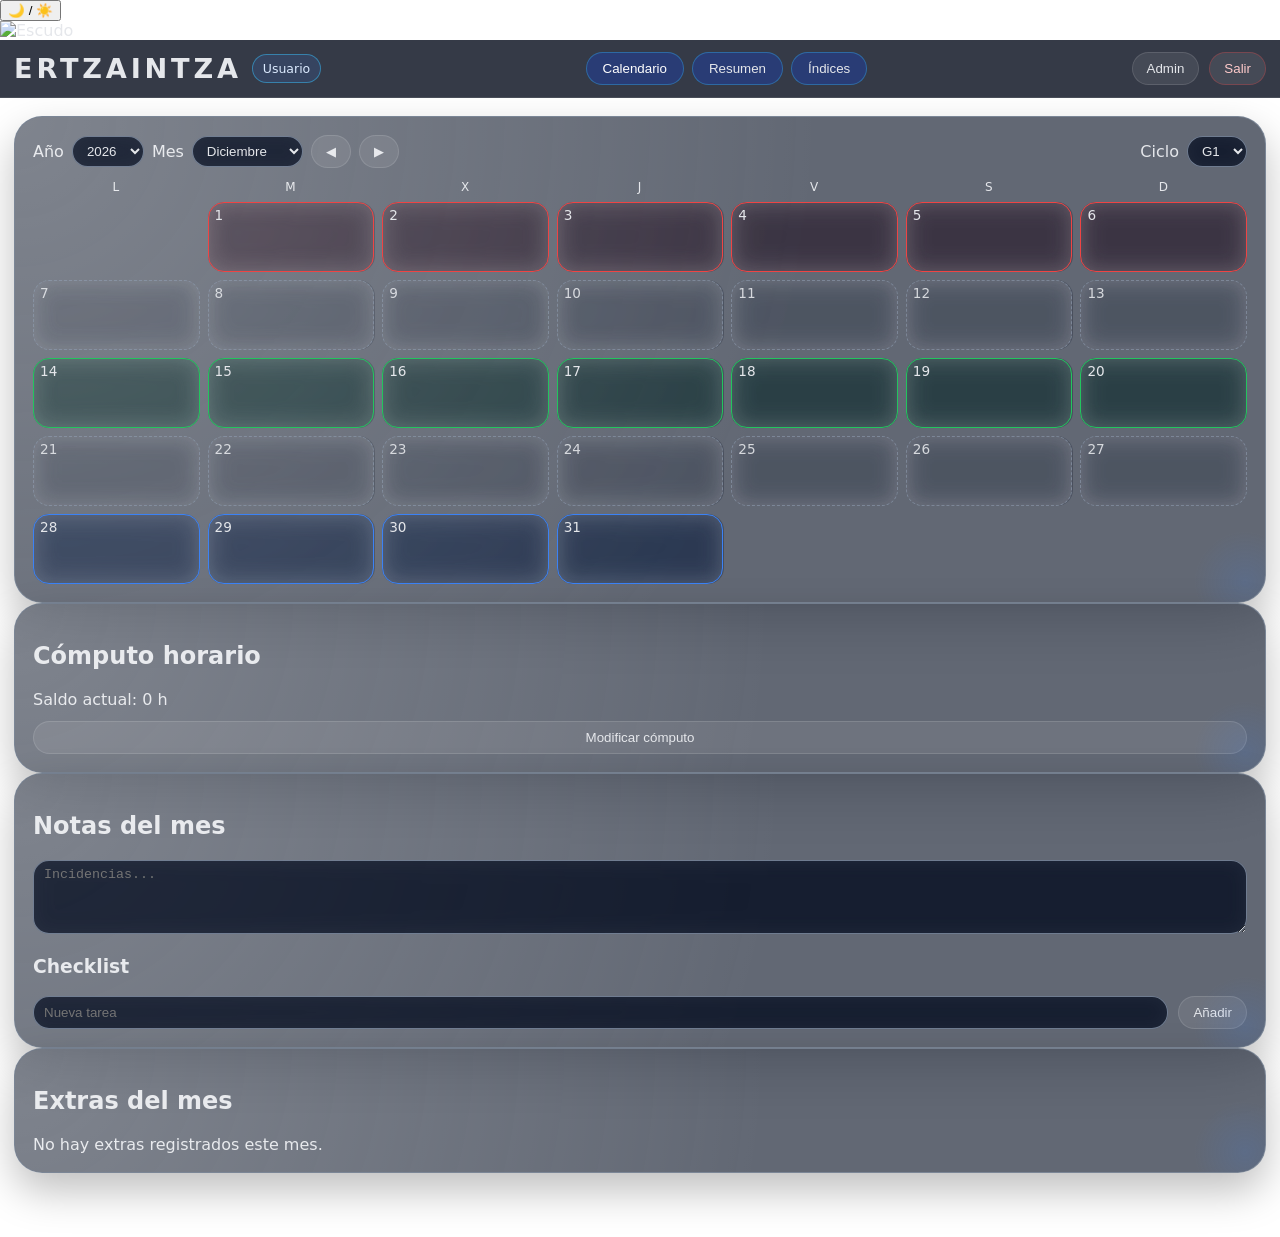
==== commit 17c37439: "Update index.html" ====
--- a/index.html
+++ b/index.html
@@ -12,6 +12,12 @@
 </head>
 <body class="theme-dark">
 
+  <button id="darkModeToggle" class="glass-toggle">🌙 / ☀️</button>
+
+  <div class="logo-badge">
+    <img src="https://upload.wikimedia.org/wikipedia/commons/thumb/a/a2/Escudo_de_la_Ertzaintza.svg/500px-Escudo_de_la_Ertzaintza.svg.png" alt="Escudo">
+  </div>
+
   <header class="glass-header">
     <div class="header-inner">
       <div class="header-left">
@@ -19,36 +25,34 @@
         <span id="userRoleBadge" class="role-badge">Usuario</span>
       </div>
 
-      <nav class="tabs-nav" aria-label="Navegación principal">
+      <nav class="tabs-nav">
         <button class="tab-btn active" data-tab="calendar">Calendario</button>
         <button class="tab-btn" data-tab="summary">Resumen</button>
         <button class="tab-btn" data-tab="settings">Índices</button>
       </nav>
 
       <div class="header-right">
-        <button id="profileButton" class="glass-btn icon-btn">Perfil / Admin</button>
+        <button id="profileButton" class="glass-btn icon-btn">Admin</button>
         <button id="logoutButton" class="glass-btn danger icon-btn">Salir</button>
       </div>
     </div>
   </header>
 
   <main class="app-layout">
+    <!-- TAB: Calendario -->
     <section id="tab-calendar" class="tab-view active">
       <div class="glass-card">
         <div class="calendar-header">
           <div class="calendar-nav">
             <label>Año</label>
             <select id="calendarYearSelect"></select>
-
             <label>Mes</label>
             <select id="calendarMonthSelect"></select>
-
             <button id="calendarPrevMonth" class="glass-icon-btn">◀</button>
             <button id="calendarNextMonth" class="glass-icon-btn">▶</button>
           </div>
-
           <div class="shift-cycle">
-            <label>Ciclo de trabajo</label>
+            <label>Ciclo</label>
             <select id="shiftCycleSelect">
               <option value="G1">G1</option>
               <option value="G2">G2</option>
@@ -58,49 +62,42 @@
             </select>
           </div>
         </div>
-
         <div id="calendarGrid" class="calendar-grid"></div>
       </div>
 
       <section class="glass-card">
         <h2>Cómputo horario</h2>
         <div class="hours-summary">
-          <div>
-            <span>Saldo actual (horas):</span>
-            <span id="balanceHours">0</span>
-          </div>
+          <div><span>Saldo actual:</span> <span id="balanceHours">0</span> h</div>
           <button id="editBalanceButton" class="glass-btn">Modificar cómputo</button>
         </div>
       </section>
 
       <section class="glass-card">
         <h2>Notas del mes</h2>
-        <textarea id="monthlyNotes" rows="4" placeholder="Incidencias, recordatorios, etc."></textarea>
+        <textarea id="monthlyNotes" rows="4" placeholder="Incidencias..."></textarea>
         <div class="checklist">
           <h3>Checklist</h3>
           <div id="checklistItems"></div>
-          <div class="checklist-actions">
-            <input type="text" id="newChecklistItemText" placeholder="Nueva tarea">
+          <div class="checklist-actions" style="display:flex; gap:10px; margin-top:10px;">
+            <input type="text" id="newChecklistItemText" placeholder="Nueva tarea" style="flex:1;">
             <button id="addChecklistItem" class="glass-btn">Añadir</button>
           </div>
         </div>
       </section>
-
+      
       <section class="glass-card">
         <h2>Extras del mes</h2>
         <div id="extrasList"></div>
       </section>
     </section>
 
+    <!-- TAB: Resumen -->
     <section id="tab-summary" class="tab-view">
       <div class="glass-card">
         <div class="summary-header">
-          <label>Año</label>
-          <select id="summaryYearSelect"></select>
-
-          <label>Mes</label>
-          <select id="summaryMonthSelect"></select>
-
+          <label>Año</label> <select id="summaryYearSelect"></select>
+          <label>Mes</label> <select id="summaryMonthSelect"></select>
           <button id="summaryPrevMonth" class="glass-icon-btn">◀</button>
           <button id="summaryNextMonth" class="glass-icon-btn">▶</button>
         </div>
@@ -111,32 +108,23 @@
         </section>
 
         <section>
-          <h2>Complementos a cobrar este mes</h2>
+          <h2>Complementos a cobrar este mes (Hace 2 meses)</h2>
           <div id="summaryExtrasTwoMonthsAgo"></div>
         </section>
 
-        <section class="glass-card">
+        <section class="glass-card" style="margin-top:20px;">
           <h2>Horas y vacaciones</h2>
           <div class="hours-block">
-            <div>
-              <span>Diferencia horaria actual:</span>
-              <span id="summaryBalanceHours">0</span>
+            <div class="user-row">
+              <span>Diferencia horaria: <span id="summaryBalanceHours">0</span>h</span>
               <button id="summaryEditBalance" class="glass-btn">Ajustar</button>
             </div>
-
-            <div>
-              <span>Vacaciones restantes:</span>
-              <span id="vacationHours">176</span>
+            <div class="user-row">
+              <span>Vacaciones: <span id="vacationHours">176</span>h</span>
               <button id="editVacationHours" class="glass-btn">Ajustar</button>
             </div>
-
-            <div>
-              <span>Asuntos particulares restantes:</span>
-              <span id="personalHours">60</span>
-              <select id="personalHoursMode">
-                <option value="60">60 h</option>
-                <option value="32">32 h (compensación económica)</option>
-              </select>
+            <div class="user-row">
+              <span>Asuntos part.: <span id="personalHours">60</span>h</span>
               <button id="editPersonalHours" class="glass-btn">Ajustar</button>
             </div>
           </div>
@@ -144,21 +132,30 @@
       </div>
     </section>
 
+    <!-- TAB: Settings -->
     <section id="tab-settings" class="tab-view">
       <div class="glass-card">
         <h2>Índices, claves y festivos</h2>
-        <label>
-          <input type="checkbox" id="useAdminDefaults">
-          Usar índices por defecto del administrador
+        <label style="margin-bottom:15px; display:block;">
+          <input type="checkbox" id="useAdminDefaults"> Usar índices del administrador
         </label>
-        <div id="userIndexesForm"></div>
-
-        <h3>Festivos</h3>
-        <div id="holidayList"></div>
+        <div id="userIndexesForm" style="margin-bottom:30px;"></div>
+
+        <h3>Gestión de Festivos</h3>
+        <div id="holidayList" style="margin-bottom:15px;"></div>
+        <div class="holiday-form" style="display:flex; gap:10px; flex-wrap:wrap;">
+          <input type="date" id="newHolidayDate">
+          <select id="newHolidayType">
+            <option value="8">Festivo 8h (L-V)</option>
+            <option value="12">Festivo 12h (S-D)</option>
+          </select>
+          <button id="addHolidayButton" class="glass-btn">Añadir</button>
+        </div>
       </div>
     </section>
   </main>
 
+  <!-- Modal Día -->
   <div id="dayModal" class="modal hidden">
     <div class="modal-content glass-card">
       <div class="modal-header">
@@ -166,6 +163,30 @@
         <button id="closeDayModal" class="glass-btn">✕</button>
       </div>
       <div id="dayModalBody"></div>
+    </div>
+  </div>
+
+  <!-- Modal Extras -->
+  <div id="extraModal" class="modal hidden">
+    <div class="modal-content glass-card">
+      <div class="modal-header">
+        <h2 id="extraModalDate">Extra</h2>
+        <button id="cancelExtraTop" class="glass-btn">✕</button>
+      </div>
+      <label>Tipo</label>
+      <select id="extraType" style="width:100%; margin-bottom:15px;">
+        <option value="modificacion">Modificación jornada</option>
+        <option value="refuerzo">Refuerzo</option>
+        <option value="juicio">Juicio</option>
+        <option value="vacaciones">Vacaciones</option>
+        <option value="asuntos">Asuntos</option>
+        <option value="baja">Baja</option>
+      </select>
+      <div id="extraDynamicFields" style="margin-bottom:20px;"></div>
+      <div style="display:flex; gap:10px;">
+        <button id="saveExtra" class="glass-btn" style="flex:1; background:var(--blue); color:white;">Guardar</button>
+        <button id="cancelExtra" class="glass-btn danger" style="flex:1;">Cancelar</button>
+      </div>
     </div>
   </div>
 
--- a/css/style.css
+++ b/css/style.css
@@ -1,250 +1,270 @@
-:root {
-  --bg-gradient-light: radial-gradient(circle at top left,
-    #ffffff 0%, #e6f0ff 35%, #c1d4ff 70%, #90a9ff 100%);
-  --bg-gradient-dark: radial-gradient(circle at top left,
-    #020617 0%, #0f172a 40%, #1f2937 80%);
-  --glass-bg: rgba(255, 255, 255, 0.18);
-  --glass-border: rgba(255, 255, 255, 0.4);
-  --glass-shadow: 0 16px 40px rgba(15, 23, 42, 0.35);
-  --primary: #3b82f6;
-  --danger: #ef4444;
-  --accent: #f97316;
-  --text-main: #0f172a;
-  --text-muted: #64748b;
-}
-
-/* Reset básico */
-*,
-*::before,
-*::after {
-  box-sizing: border-box;
-}
-body {
-  margin: 0;
-  font-family: system-ui, -apple-system, BlinkMacSystemFont,
-    "Segoe UI", sans-serif;
-  color: var(--text-main);
-  background: var(--bg-gradient-light);
+:root{
+  --bg: #090f1f;
+  --card: rgba(17, 24, 39, 0.78);
+  --card-2: rgba(23, 32, 53, 0.88);
+  --stroke: rgba(255,255,255,.10);
+  --text: #e5e7eb;
+  --muted: #94a3b8;
+  --blue: #3b82f6;
+  --green: #22c55e;
+  --red: #ef4444;
+  --yellow: #facc15;
+  --orange: #f97316;
+  --purple: #c084fc;
+}
+
+*{box-sizing:border-box}
+html,body{margin:0;padding:0}
+body{
+  font-family: system-ui, -apple-system, Segoe UI, Roboto, Arial, sans-serif;
+  background:
+    radial-gradient(circle at 10% 0%, rgba(59,130,246,.25), transparent 28%),
+    radial-gradient(circle at 90% 10%, rgba(34,197,94,.18), transparent 22%),
+    radial-gradient(circle at 50% 100%, rgba(192,132,252,.15), transparent 30%),
+    var(--bg);
+  color: var(--text);
   min-height: 100vh;
 }
 
-/* Layout */
-.app-layout {
-  max-width: 1200px;
-  margin: 80px auto 40px;
-  padding: 0 16px;
-  display: flex;
-  flex-direction: column;
-  gap: 24px;
-}
-
-/* Header */
-.glass-header {
-  position: fixed;
+.glass-header{
+  position: sticky;
   top: 0;
-  left: 0;
-  right: 0;
-  padding: 12px 24px;
-  display: flex;
-  align-items: center;
-  justify-content: space-between;
+  z-index: 100;
+  padding: 12px 14px;
+  background: rgba(9, 15, 31, .82);
   backdrop-filter: blur(18px);
-  background: rgba(15, 23, 42, 0.35);
-  border-bottom: 1px solid rgba(148, 163, 184, 0.4);
-  box-shadow: 0 10px 30px rgba(15, 23, 42, 0.55);
-  z-index: 20;
-}
-.app-title {
-  margin: 0;
-  font-size: 1.4rem;
-  letter-spacing: 0.08em;
-}
-.header-left, .header-center, .header-right {
-  display: flex;
+  border-bottom: 1px solid var(--stroke);
+}
+
+.header-inner{
+  max-width: 1320px;
+  margin: 0 auto;
+  display: grid;
+  grid-template-columns: auto minmax(0,1fr) auto;
   align-items: center;
   gap: 12px;
 }
 
-.role-badge {
-  padding: 4px 10px;
-  border-radius: 999px;
-  background: rgba(56, 189, 248, 0.15);
-  border: 1px solid rgba(56, 189, 248, 0.7);
-  font-size: 0.75rem;
-}
-
-/* Tabs */
-.tabs-nav {
-  display: flex;
-  gap: 8px;
-}
-.tab-btn {
-  border: none;
-  border-radius: 999px;
-  padding: 6px 14px;
-  background: rgba(148, 163, 184, 0.2);
-  color: #e5e7eb;
-  cursor: pointer;
-  font-size: 0.85rem;
-}
-.tab-btn.active {
-  background: #3b82f6;
-  color: white;
-  box-shadow: 0 0 0 1px rgba(59, 130, 246, 0.5);
-}
-
-/* Buttons */
-.glass-btn,
-.glass-icon-btn,
-.glass-toggle {
-  border-radius: 999px;
-  border: 1px solid var(--glass-border);
-  background: var(--glass-bg);
-  backdrop-filter: blur(18px);
-  box-shadow: var(--glass-shadow);
-  color: var(--text-main);
-  cursor: pointer;
-  padding: 6px 14px;
-  font-size: 0.85rem;
-}
-.glass-icon-btn {
-  padding: 4px 10px;
-}
-.glass-btn.danger {
-  border-color: rgba(248, 113, 113, 0.7);
-  color: #b91c1c;
-}
-
-/* Logo badge */
-.logo-badge {
-  position: fixed;
-  top: 14px;
-  right: 20px;
-  width: 44px;
-  height: 44px;
-  border-radius: 50%;
-  background: rgba(255, 255, 255, 0.12);
-  backdrop-filter: blur(14px);
-  border: 1px solid rgba(255, 255, 255, 0.4);
-  box-shadow: 0 10px 24px rgba(0, 0, 0, 0.35);
-  display: flex;
-  align-items: center;
-  justify-content: center;
-  z-index: 30;
-}
-.logo-badge img {
-  width: 32px;
-  height: 32px;
-}
-
-/* Dark mode toggle */
-.glass-toggle {
-  position: fixed;
-  bottom: 18px;
-  right: 20px;
-  z-index: 30;
-}
-
-/* Cards */
-.glass-card {
-  background: var(--glass-bg);
-  border-radius: 24px;
-  border: 1px solid var(--glass-border);
-  backdrop-filter: blur(24px);
-  box-shadow: var(--glass-shadow);
-  padding: 18px 20px;
-}
-
-/* Tabs views */
-.tab-view {
-  display: none;
-}
-.tab-view.active {
-  display: block;
-}
-
-/* Side panel */
-.side-panel {
-  position: fixed;
-  top: 0;
-  left: 0;
-  bottom: 0;
-  width: 0;
-  overflow: hidden;
-  background: rgba(15, 23, 42, 0.6);
-  backdrop-filter: blur(18px);
-  transition: width 0.2s ease;
-  z-index: 40;
-}
-.side-panel-content {
-  width: 360px;
-  height: 100%;
-  padding: 24px;
-  overflow-y: auto;
-}
-.side-panel.hidden {
-  width: 0;
-}
-.side-panel:not(.hidden) {
-  width: 360px;
-}
-
-/* Auth */
-.auth-body {
-  display: flex;
-  align-items: center;
-  justify-content: center;
-}
-.auth-container {
-  min-height: 100vh;
-  display: flex;
-  align-items: center;
-  justify-content: center;
-}
-.auth-card {
-  max-width: 420px;
-  width: 100%;
-}
-.auth-tabs {
-  display: flex;
-  gap: 8px;
-  margin-bottom: 12px;
-}
-.auth-tab-btn {
-  flex: 1;
-  border: none;
-  border-radius: 999px;
-  padding: 8px 0;
-  background: rgba(148, 163, 184, 0.2);
-  cursor: pointer;
-}
-.auth-tab-btn.active {
-  background: #3b82f6;
-  color: #fff;
-}
-.auth-form {
-  display: none;
-  display: flex;
-  flex-direction: column;
+.header-left,.header-right{
+  display:flex;
+  align-items:center;
+  gap:10px;
+  min-width:0;
+}
+
+.header-left{white-space:nowrap}
+
+.app-title{
+  margin:0;
+  font-size: clamp(1.1rem, 3vw, 1.7rem);
+  letter-spacing:.14em;
+  font-weight: 900;
+}
+
+.role-badge{
+  padding:6px 10px;
+  border-radius:999px;
+  border:1px solid rgba(56,189,248,.5);
+  background: rgba(59,130,246,.14);
+  color:#dbeafe;
+  font-size:.78rem;
+}
+
+.tabs-nav{
+  display:flex;
+  justify-content:center;
+  align-items:center;
+  gap:8px;
+  overflow-x:auto;
+  white-space:nowrap;
+  min-width:0;
+  -webkit-overflow-scrolling: touch;
+  scrollbar-width:none;
+}
+.tabs-nav::-webkit-scrollbar{display:none}
+
+.tab-btn{
+  flex:0 0 auto;
+  border:1px solid rgba(56,189,248,.35);
+  background: rgba(59,130,246,.16);
+  color: var(--text);
+  border-radius:999px;
+  padding:8px 16px;
+  cursor:pointer;
+}
+.tab-btn.active{
+  background: rgba(59,130,246,.88);
+  color:white;
+}
+
+.glass-btn,.glass-icon-btn{
+  border:1px solid rgba(255,255,255,.12);
+  background: rgba(255,255,255,.08);
+  color: var(--text);
+  border-radius:999px;
+  padding:8px 14px;
+  cursor:pointer;
+}
+.glass-btn.danger{
+  border-color: rgba(239,68,68,.3);
+  color:#fecaca;
+}
+.icon-btn{white-space:nowrap}
+
+.app-layout{
+  max-width:1320px;
+  margin: 18px auto 40px;
+  padding: 0 14px 24px;
+  display:flex;
+  flex-direction:column;
+  gap:18px;
+}
+
+.glass-card{
+  position:relative;
+  overflow:hidden;
+  background: linear-gradient(180deg, rgba(20, 28, 49, .88), rgba(17, 24, 39, .78));
+  border:1px solid rgba(255,255,255,.08);
+  backdrop-filter: blur(20px);
+  border-radius: 28px;
+  box-shadow: 0 18px 40px rgba(0,0,0,.25);
+  padding: 18px;
+}
+
+.tab-view{display:none}
+.tab-view.active{display:block}
+
+.calendar-header,.summary-header{
+  display:flex;
+  flex-wrap:wrap;
+  align-items:center;
+  gap:10px;
+  justify-content:space-between;
+  margin-bottom: 14px;
+}
+
+.calendar-nav,.shift-cycle{
+  display:flex;
+  align-items:center;
+  gap:10px;
+  flex-wrap:wrap;
+}
+
+select,input,textarea{
+  border-radius:16px;
+  border:1px solid rgba(255,255,255,.12);
+  background: rgba(255,255,255,.06);
+  color: var(--text);
+  padding:8px 10px;
+}
+textarea{width:100%;resize:vertical}
+
+.calendar-grid{
+  display:grid;
+  grid-template-columns: repeat(7, minmax(0,1fr));
   gap: 10px;
 }
-.auth-form.active {
-  display: flex;
-}
-.auth-form input {
-  border-radius: 999px;
-  border: 1px solid rgba(148, 163, 184, 0.6);
-  padding: 8px 12px;
-  background: rgba(15, 23, 42, 0.03);
-}
-.auth-error {
-  color: #b91c1c;
-  font-size: 0.8rem;
-}
-.auth-error.hidden {
-  display: none;
-}
-.auth-hint {
-  font-size: 0.8rem;
-  color: var(--text-muted);
-}
+
+.calendar-day-header{
+  text-align:center;
+  color: var(--muted);
+  font-size:.82rem;
+  letter-spacing:.06em;
+}
+
+.calendar-cell{
+  min-height: 94px;
+  border-radius: 22px;
+  padding: 8px;
+  border:2px solid rgba(148,163,184,.25);
+  background: rgba(255,255,255,.05);
+  cursor:pointer;
+  display:flex;
+  flex-direction:column;
+  justify-content:flex-start;
+  gap:6px;
+}
+.calendar-cell-date{
+  font-size:1rem;
+  font-weight:700;
+}
+.calendar-cell-header{
+  display:flex;
+  justify-content:space-between;
+  align-items:flex-start;
+}
+.shift-morning{border-color: var(--green); background: rgba(34,197,94,.08)}
+.shift-afternoon{border-color: var(--blue); background: rgba(59,130,246,.08)}
+.shift-night{border-color: var(--red); background: rgba(239,68,68,.08)}
+.shift-free{border-style:dashed; opacity:.92}
+.holiday-border{box-shadow: inset 0 0 0 2px var(--yellow)}
+.extra-dot{
+  width:8px;height:8px;border-radius:50%;
+  background: var(--orange);
+  margin-top: 6px;
+}
+.absence-vacation,.absence-personal,.absence-permission{
+  background: rgba(192,132,252,.18);
+}
+.absence-baja{
+  background: rgba(239,68,68,.25);
+}
+.absence-keep-border{
+  border-width: 2px;
+}
+
+.hours-summary,.hours-block{
+  display:flex;
+  flex-direction:column;
+  gap:12px;
+}
+
+.user-row,.holiday-item{
+  display:flex;
+  justify-content:space-between;
+  align-items:center;
+  gap:10px;
+  padding:10px 12px;
+  border-radius:16px;
+  background: rgba(255,255,255,.06);
+  margin-bottom: 8px;
+}
+
+.modal.hidden{display:none}
+.modal{
+  position:fixed;
+  inset:0;
+  z-index:300;
+  background: rgba(0,0,0,.6);
+  display:flex;
+  align-items:center;
+  justify-content:center;
+  padding:16px;
+}
+.modal-content{
+  width:min(560px,100%);
+  max-height: 88vh;
+  overflow:auto;
+}
+.modal-header{
+  display:flex;
+  align-items:center;
+  justify-content:space-between;
+  gap:12px;
+  margin-bottom: 14px;
+}
+
+@media (max-width: 900px){
+  .header-inner{grid-template-columns: 1fr; gap:10px}
+  .header-left,.header-right{justify-content:space-between}
+  .tabs-nav{justify-content:flex-start; padding-bottom:2px}
+  .calendar-grid{gap:8px}
+  .calendar-cell{min-height:82px}
+}
+
+@media (max-width: 560px){
+  .app-layout{padding:0 10px 22px}
+  .glass-card{padding:14px}
+  .calendar-grid{grid-template-columns: repeat(2, minmax(0,1fr))}
+  .calendar-day-header{display:none}
+}
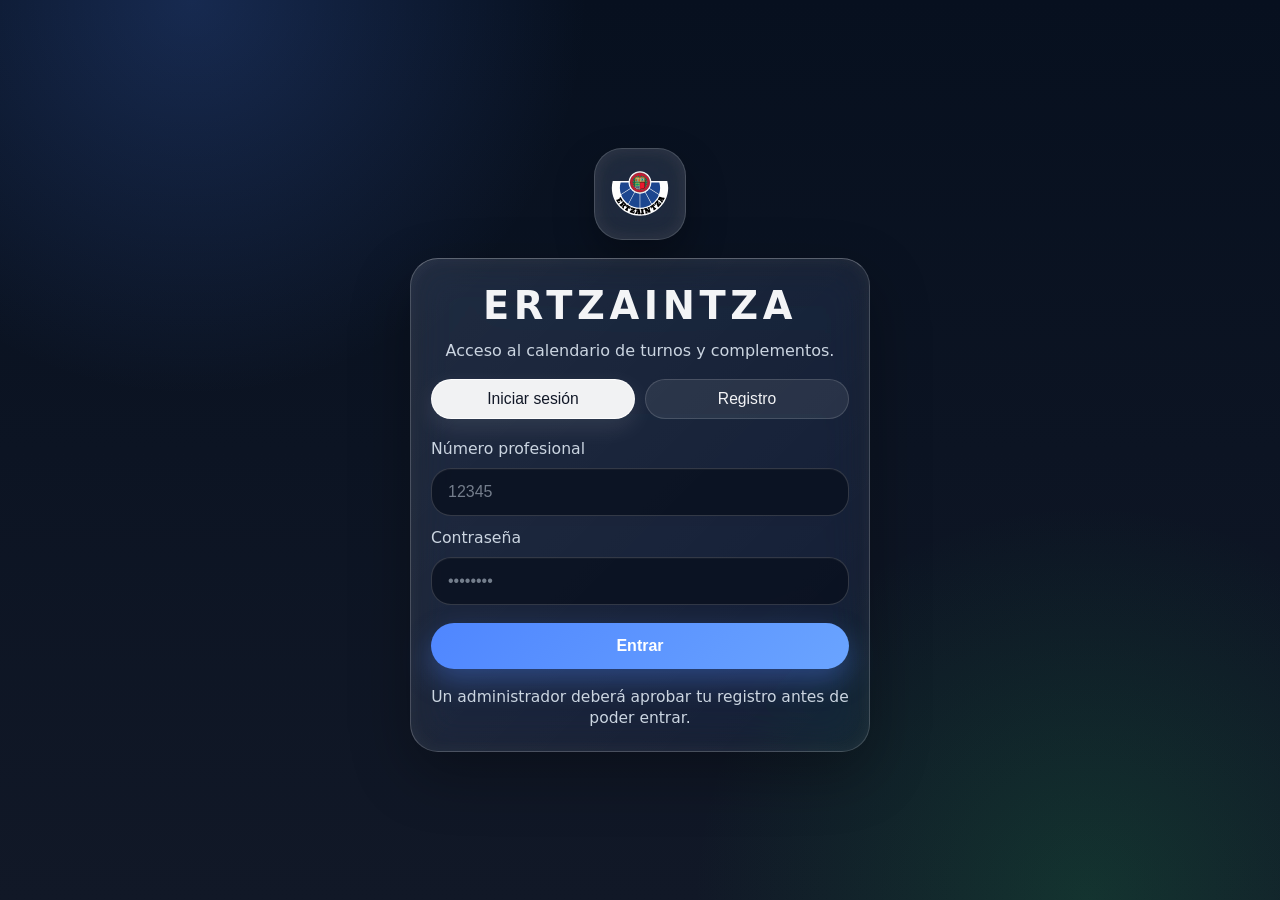
==== commit c1fca23a: "Actualizar index.html" ====
--- a/index.html
+++ b/index.html
@@ -14,18 +14,17 @@
 
   <button id="darkModeToggle" class="glass-toggle">🌙 / ☀️</button>
 
-  <div class="logo-badge">
-    <img src="https://upload.wikimedia.org/wikipedia/commons/thumb/a/a2/Escudo_de_la_Ertzaintza.svg/500px-Escudo_de_la_Ertzaintza.svg.png" alt="Escudo">
-  </div>
-
   <header class="glass-header">
     <div class="header-inner">
       <div class="header-left">
+        <div class="top-logo-wrap">
+          <img class="top-logo" src="assets/logo.svg" alt="Logo Ertzaintza" onerror="this.style.display='none'">
+        </div>
         <h1 class="app-title">ERTZAINTZA</h1>
         <span id="userRoleBadge" class="role-badge">Usuario</span>
       </div>
 
-      <nav class="tabs-nav">
+      <nav class="tabs-nav" aria-label="Navegación principal">
         <button class="tab-btn active" data-tab="calendar">Calendario</button>
         <button class="tab-btn" data-tab="summary">Resumen</button>
         <button class="tab-btn" data-tab="settings">Índices</button>
@@ -39,7 +38,6 @@
   </header>
 
   <main class="app-layout">
-    <!-- TAB: Calendario -->
     <section id="tab-calendar" class="tab-view active">
       <div class="glass-card">
         <div class="calendar-header">
@@ -51,6 +49,7 @@
             <button id="calendarPrevMonth" class="glass-icon-btn">◀</button>
             <button id="calendarNextMonth" class="glass-icon-btn">▶</button>
           </div>
+
           <div class="shift-cycle">
             <label>Ciclo</label>
             <select id="shiftCycleSelect">
@@ -62,42 +61,45 @@
             </select>
           </div>
         </div>
+
         <div id="calendarGrid" class="calendar-grid"></div>
       </div>
 
       <section class="glass-card">
         <h2>Cómputo horario</h2>
         <div class="hours-summary">
-          <div><span>Saldo actual:</span> <span id="balanceHours">0</span> h</div>
+          <div class="user-row">
+            <span>Saldo actual:</span>
+            <span id="balanceHours">0</span> h
+          </div>
           <button id="editBalanceButton" class="glass-btn">Modificar cómputo</button>
         </div>
       </section>
 
-      <section class="glass-card">
+      <section class="glass-card notes-wide">
         <h2>Notas del mes</h2>
-        <textarea id="monthlyNotes" rows="4" placeholder="Incidencias..."></textarea>
+        <textarea id="monthlyNotes" rows="6" placeholder="Incidencias, recordatorios, etc."></textarea>
         <div class="checklist">
           <h3>Checklist</h3>
           <div id="checklistItems"></div>
-          <div class="checklist-actions" style="display:flex; gap:10px; margin-top:10px;">
-            <input type="text" id="newChecklistItemText" placeholder="Nueva tarea" style="flex:1;">
+          <div class="checklist-actions">
+            <input type="text" id="newChecklistItemText" placeholder="Nueva tarea">
             <button id="addChecklistItem" class="glass-btn">Añadir</button>
           </div>
         </div>
       </section>
-      
+
       <section class="glass-card">
         <h2>Extras del mes</h2>
         <div id="extrasList"></div>
       </section>
     </section>
 
-    <!-- TAB: Resumen -->
     <section id="tab-summary" class="tab-view">
       <div class="glass-card">
         <div class="summary-header">
-          <label>Año</label> <select id="summaryYearSelect"></select>
-          <label>Mes</label> <select id="summaryMonthSelect"></select>
+          <label>Año</label><select id="summaryYearSelect"></select>
+          <label>Mes</label><select id="summaryMonthSelect"></select>
           <button id="summaryPrevMonth" class="glass-icon-btn">◀</button>
           <button id="summaryNextMonth" class="glass-icon-btn">▶</button>
         </div>
@@ -108,7 +110,7 @@
         </section>
 
         <section>
-          <h2>Complementos a cobrar este mes (Hace 2 meses)</h2>
+          <h2>Complementos a cobrar este mes</h2>
           <div id="summaryExtrasTwoMonthsAgo"></div>
         </section>
 
@@ -127,23 +129,26 @@
               <span>Asuntos part.: <span id="personalHours">60</span>h</span>
               <button id="editPersonalHours" class="glass-btn">Ajustar</button>
             </div>
+            <div class="user-row">
+              <span>Complementos / comp. económica: <span id="economicCompHours">0</span>h</span>
+              <button id="editEconomicCompHours" class="glass-btn">Ajustar</button>
+            </div>
           </div>
         </section>
       </div>
     </section>
 
-    <!-- TAB: Settings -->
     <section id="tab-settings" class="tab-view">
       <div class="glass-card">
         <h2>Índices, claves y festivos</h2>
         <label style="margin-bottom:15px; display:block;">
           <input type="checkbox" id="useAdminDefaults"> Usar índices del administrador
         </label>
-        <div id="userIndexesForm" style="margin-bottom:30px;"></div>
+        <div id="userIndexesForm" class="indexes-grid"></div>
 
         <h3>Gestión de Festivos</h3>
         <div id="holidayList" style="margin-bottom:15px;"></div>
-        <div class="holiday-form" style="display:flex; gap:10px; flex-wrap:wrap;">
+        <div class="holiday-form">
           <input type="date" id="newHolidayDate">
           <select id="newHolidayType">
             <option value="8">Festivo 8h (L-V)</option>
@@ -152,10 +157,16 @@
           <button id="addHolidayButton" class="glass-btn">Añadir</button>
         </div>
       </div>
+
+      <div class="glass-card">
+        <h2>Panel Admin</h2>
+        <div id="adminPanel">
+          <div id="adminUsersList"></div>
+        </div>
+      </div>
     </section>
   </main>
 
-  <!-- Modal Día -->
   <div id="dayModal" class="modal hidden">
     <div class="modal-content glass-card">
       <div class="modal-header">
@@ -166,7 +177,6 @@
     </div>
   </div>
 
-  <!-- Modal Extras -->
   <div id="extraModal" class="modal hidden">
     <div class="modal-content glass-card">
       <div class="modal-header">
@@ -174,16 +184,19 @@
         <button id="cancelExtraTop" class="glass-btn">✕</button>
       </div>
       <label>Tipo</label>
-      <select id="extraType" style="width:100%; margin-bottom:15px;">
+      <select id="extraType">
         <option value="modificacion">Modificación jornada</option>
         <option value="refuerzo">Refuerzo</option>
+        <option value="nocturnidad">Nocturnidad</option>
+        <option value="complemento">Complemento</option>
+        <option value="compensacion">Compensación económica</option>
         <option value="juicio">Juicio</option>
         <option value="vacaciones">Vacaciones</option>
         <option value="asuntos">Asuntos</option>
         <option value="baja">Baja</option>
       </select>
-      <div id="extraDynamicFields" style="margin-bottom:20px;"></div>
-      <div style="display:flex; gap:10px;">
+      <div id="extraDynamicFields"></div>
+      <div style="display:flex; gap:10px; margin-top:18px;">
         <button id="saveExtra" class="glass-btn" style="flex:1; background:var(--blue); color:white;">Guardar</button>
         <button id="cancelExtra" class="glass-btn danger" style="flex:1;">Cancelar</button>
       </div>
--- a/css/style.css
+++ b/css/style.css
@@ -1,270 +1,142 @@
-:root{
-  --bg: #090f1f;
-  --card: rgba(17, 24, 39, 0.78);
-  --card-2: rgba(23, 32, 53, 0.88);
-  --stroke: rgba(255,255,255,.10);
-  --text: #e5e7eb;
-  --muted: #94a3b8;
+:root {
+  --bg-dark: #070b14;
+  --bg-light: #e0e7ff;
+  --text-dark: #e5e7eb;
+  --text-light: #1e293b;
   --blue: #3b82f6;
   --green: #22c55e;
   --red: #ef4444;
   --yellow: #facc15;
   --orange: #f97316;
-  --purple: #c084fc;
 }
 
-*{box-sizing:border-box}
-html,body{margin:0;padding:0}
-body{
-  font-family: system-ui, -apple-system, Segoe UI, Roboto, Arial, sans-serif;
-  background:
-    radial-gradient(circle at 10% 0%, rgba(59,130,246,.25), transparent 28%),
-    radial-gradient(circle at 90% 10%, rgba(34,197,94,.18), transparent 22%),
-    radial-gradient(circle at 50% 100%, rgba(192,132,252,.15), transparent 30%),
-    var(--bg);
-  color: var(--text);
+* { box-sizing: border-box; }
+body {
+  margin: 0; padding: 0;
+  font-family: system-ui, -apple-system, sans-serif;
   min-height: 100vh;
+  transition: background 0.3s, color 0.3s;
 }
 
-.glass-header{
-  position: sticky;
-  top: 0;
-  z-index: 100;
-  padding: 12px 14px;
-  background: rgba(9, 15, 31, .82);
-  backdrop-filter: blur(18px);
-  border-bottom: 1px solid var(--stroke);
+body.theme-dark {
+  background: radial-gradient(circle at 10% 0%, rgba(59,130,246,0.2) 0%, transparent 40%),
+              radial-gradient(circle at 90% 90%, rgba(192,132,252,0.15) 0%, transparent 40%),
+              var(--bg-dark);
+  color: var(--text-dark);
 }
 
-.header-inner{
-  max-width: 1320px;
-  margin: 0 auto;
-  display: grid;
-  grid-template-columns: auto minmax(0,1fr) auto;
-  align-items: center;
-  gap: 12px;
+body.theme-light {
+  background: radial-gradient(circle at 10% 0%, rgba(59,130,246,0.3) 0%, transparent 40%),
+              radial-gradient(circle at 90% 90%, rgba(34,197,94,0.2) 0%, transparent 40%),
+              var(--bg-light);
+  color: var(--text-light);
 }
 
-.header-left,.header-right{
-  display:flex;
-  align-items:center;
-  gap:10px;
-  min-width:0;
+/* Liquid Glass Cards */
+.glass-card {
+  background: linear-gradient(135deg, rgba(255,255,255,0.1) 0%, rgba(255,255,255,0.02) 100%);
+  backdrop-filter: blur(20px) saturate(150%);
+  -webkit-backdrop-filter: blur(20px) saturate(150%);
+  border: 1px solid rgba(255,255,255,0.2);
+  border-top: 1px solid rgba(255,255,255,0.4);
+  border-left: 1px solid rgba(255,255,255,0.4);
+  box-shadow: 0 8px 32px 0 rgba(0,0,0,0.25), inset 0 0 15px rgba(255,255,255,0.05);
+  border-radius: 24px;
+  padding: 20px;
+  position: relative;
+  overflow: hidden;
 }
 
-.header-left{white-space:nowrap}
-
-.app-title{
-  margin:0;
-  font-size: clamp(1.1rem, 3vw, 1.7rem);
-  letter-spacing:.14em;
-  font-weight: 900;
+body.theme-light .glass-card {
+  background: linear-gradient(135deg, rgba(255,255,255,0.6) 0%, rgba(255,255,255,0.3) 100%);
+  border: 1px solid rgba(255,255,255,0.6);
+  box-shadow: 0 8px 32px 0 rgba(0,0,0,0.1), inset 0 0 20px rgba(255,255,255,0.5);
 }
 
-.role-badge{
-  padding:6px 10px;
-  border-radius:999px;
-  border:1px solid rgba(56,189,248,.5);
-  background: rgba(59,130,246,.14);
-  color:#dbeafe;
-  font-size:.78rem;
+/* Fix Header Centralizado */
+.glass-header {
+  position: sticky; top: 0; z-index: 100;
+  padding: 12px 20px;
+  background: rgba(10, 14, 30, 0.6);
+  backdrop-filter: blur(24px) saturate(150%);
+  border-bottom: 1px solid rgba(255,255,255,0.15);
+}
+body.theme-light .glass-header { background: rgba(255,255,255,0.6); }
+
+.header-inner {
+  max-width: 1200px; margin: 0 auto;
+  display: grid; grid-template-columns: 1fr auto 1fr;
+  align-items: center; gap: 15px;
+}
+.header-left { display: flex; align-items: center; gap: 10px; }
+.header-right { display: flex; align-items: center; gap: 10px; justify-content: flex-end; }
+
+.app-title { margin: 0; font-size: 1.4rem; font-weight: 800; letter-spacing: 0.1em; }
+.role-badge { padding: 4px 10px; border-radius: 20px; font-size: 0.75rem; background: rgba(59,130,246,0.2); border: 1px solid var(--blue); }
+
+/* Logo & Toggle Noche */
+.logo-badge {
+  position: fixed; top: 12px; right: 20px; z-index: 1000;
+  width: 44px; height: 44px; border-radius: 50%;
+  background: rgba(255,255,255,0.1); backdrop-filter: blur(10px);
+  border: 1px solid rgba(255,255,255,0.3);
+  display: flex; align-items: center; justify-content: center;
+}
+.logo-badge img { width: 32px; height: 32px; }
+
+.glass-toggle {
+  position: fixed; bottom: 20px; right: 20px; z-index: 1000;
+  width: 50px; height: 50px; border-radius: 50%;
+  background: rgba(255,255,255,0.1); backdrop-filter: blur(10px);
+  border: 1px solid rgba(255,255,255,0.3);
+  font-size: 1.2rem; cursor: pointer; box-shadow: 0 4px 15px rgba(0,0,0,0.3);
 }
 
-.tabs-nav{
-  display:flex;
-  justify-content:center;
-  align-items:center;
-  gap:8px;
-  overflow-x:auto;
-  white-space:nowrap;
-  min-width:0;
-  -webkit-overflow-scrolling: touch;
-  scrollbar-width:none;
+/* Tabs Mobile friendly */
+.tabs-nav { display: flex; gap: 8px; justify-content: center; overflow-x: auto; scrollbar-width: none; }
+.tab-btn {
+  background: rgba(255,255,255,0.05); border: 1px solid rgba(255,255,255,0.2);
+  color: inherit; padding: 8px 18px; border-radius: 20px; cursor: pointer; white-space: nowrap;
 }
-.tabs-nav::-webkit-scrollbar{display:none}
+.tab-btn.active { background: var(--blue); color: #fff; border-color: rgba(255,255,255,0.4); box-shadow: 0 0 15px rgba(59,130,246,0.5); }
 
-.tab-btn{
-  flex:0 0 auto;
-  border:1px solid rgba(56,189,248,.35);
-  background: rgba(59,130,246,.16);
-  color: var(--text);
-  border-radius:999px;
-  padding:8px 16px;
-  cursor:pointer;
+/* Inputs y Botones Liquid */
+.glass-btn {
+  background: rgba(255,255,255,0.1); border: 1px solid rgba(255,255,255,0.2);
+  color: inherit; padding: 8px 16px; border-radius: 20px; cursor: pointer;
 }
-.tab-btn.active{
-  background: rgba(59,130,246,.88);
-  color:white;
+.glass-btn.danger { background: rgba(239,68,68,0.2); border-color: var(--red); }
+input, select, textarea {
+  background: rgba(255,255,255,0.05); border: 1px solid rgba(255,255,255,0.2);
+  color: inherit; padding: 10px; border-radius: 12px;
+}
+body.theme-light input, body.theme-light select, body.theme-light textarea { background: rgba(0,0,0,0.05); border-color: rgba(0,0,0,0.1); }
+
+/* Listas */
+.user-row, .holiday-item {
+  display: flex; justify-content: space-between; align-items: center;
+  padding: 12px; background: rgba(255,255,255,0.05); border-radius: 12px; margin-bottom: 8px;
+  border: 1px solid rgba(255,255,255,0.05);
 }
 
-.glass-btn,.glass-icon-btn{
-  border:1px solid rgba(255,255,255,.12);
-  background: rgba(255,255,255,.08);
-  color: var(--text);
-  border-radius:999px;
-  padding:8px 14px;
-  cursor:pointer;
+/* Modal Liquid Glass */
+.modal.hidden { display: none; }
+.modal {
+  position: fixed; inset: 0; z-index: 2000;
+  background: rgba(0,0,0,0.5); backdrop-filter: blur(5px);
+  display: flex; align-items: center; justify-content: center; padding: 15px;
 }
-.glass-btn.danger{
-  border-color: rgba(239,68,68,.3);
-  color:#fecaca;
+.modal-content { width: 100%; max-width: 450px; max-height: 90vh; overflow-y: auto; }
+.modal-header { display: flex; justify-content: space-between; align-items: center; margin-bottom: 20px; }
+.modal-header h2 { margin: 0; }
+
+.app-layout { max-width: 1200px; margin: 20px auto; padding: 0 15px; display: flex; flex-direction: column; gap: 20px; }
+.tab-view { display: none; }
+.tab-view.active { display: block; }
+
+@media (max-width: 800px) {
+  .header-inner { grid-template-columns: 1fr; }
+  .header-left, .header-right { justify-content: space-between; }
+  .tabs-nav { justify-content: flex-start; }
+  .logo-badge { display: none; } /* En móvil el escudo molesta arriba, lo quitamos de ahí */
 }
-.icon-btn{white-space:nowrap}
-
-.app-layout{
-  max-width:1320px;
-  margin: 18px auto 40px;
-  padding: 0 14px 24px;
-  display:flex;
-  flex-direction:column;
-  gap:18px;
-}
-
-.glass-card{
-  position:relative;
-  overflow:hidden;
-  background: linear-gradient(180deg, rgba(20, 28, 49, .88), rgba(17, 24, 39, .78));
-  border:1px solid rgba(255,255,255,.08);
-  backdrop-filter: blur(20px);
-  border-radius: 28px;
-  box-shadow: 0 18px 40px rgba(0,0,0,.25);
-  padding: 18px;
-}
-
-.tab-view{display:none}
-.tab-view.active{display:block}
-
-.calendar-header,.summary-header{
-  display:flex;
-  flex-wrap:wrap;
-  align-items:center;
-  gap:10px;
-  justify-content:space-between;
-  margin-bottom: 14px;
-}
-
-.calendar-nav,.shift-cycle{
-  display:flex;
-  align-items:center;
-  gap:10px;
-  flex-wrap:wrap;
-}
-
-select,input,textarea{
-  border-radius:16px;
-  border:1px solid rgba(255,255,255,.12);
-  background: rgba(255,255,255,.06);
-  color: var(--text);
-  padding:8px 10px;
-}
-textarea{width:100%;resize:vertical}
-
-.calendar-grid{
-  display:grid;
-  grid-template-columns: repeat(7, minmax(0,1fr));
-  gap: 10px;
-}
-
-.calendar-day-header{
-  text-align:center;
-  color: var(--muted);
-  font-size:.82rem;
-  letter-spacing:.06em;
-}
-
-.calendar-cell{
-  min-height: 94px;
-  border-radius: 22px;
-  padding: 8px;
-  border:2px solid rgba(148,163,184,.25);
-  background: rgba(255,255,255,.05);
-  cursor:pointer;
-  display:flex;
-  flex-direction:column;
-  justify-content:flex-start;
-  gap:6px;
-}
-.calendar-cell-date{
-  font-size:1rem;
-  font-weight:700;
-}
-.calendar-cell-header{
-  display:flex;
-  justify-content:space-between;
-  align-items:flex-start;
-}
-.shift-morning{border-color: var(--green); background: rgba(34,197,94,.08)}
-.shift-afternoon{border-color: var(--blue); background: rgba(59,130,246,.08)}
-.shift-night{border-color: var(--red); background: rgba(239,68,68,.08)}
-.shift-free{border-style:dashed; opacity:.92}
-.holiday-border{box-shadow: inset 0 0 0 2px var(--yellow)}
-.extra-dot{
-  width:8px;height:8px;border-radius:50%;
-  background: var(--orange);
-  margin-top: 6px;
-}
-.absence-vacation,.absence-personal,.absence-permission{
-  background: rgba(192,132,252,.18);
-}
-.absence-baja{
-  background: rgba(239,68,68,.25);
-}
-.absence-keep-border{
-  border-width: 2px;
-}
-
-.hours-summary,.hours-block{
-  display:flex;
-  flex-direction:column;
-  gap:12px;
-}
-
-.user-row,.holiday-item{
-  display:flex;
-  justify-content:space-between;
-  align-items:center;
-  gap:10px;
-  padding:10px 12px;
-  border-radius:16px;
-  background: rgba(255,255,255,.06);
-  margin-bottom: 8px;
-}
-
-.modal.hidden{display:none}
-.modal{
-  position:fixed;
-  inset:0;
-  z-index:300;
-  background: rgba(0,0,0,.6);
-  display:flex;
-  align-items:center;
-  justify-content:center;
-  padding:16px;
-}
-.modal-content{
-  width:min(560px,100%);
-  max-height: 88vh;
-  overflow:auto;
-}
-.modal-header{
-  display:flex;
-  align-items:center;
-  justify-content:space-between;
-  gap:12px;
-  margin-bottom: 14px;
-}
-
-@media (max-width: 900px){
-  .header-inner{grid-template-columns: 1fr; gap:10px}
-  .header-left,.header-right{justify-content:space-between}
-  .tabs-nav{justify-content:flex-start; padding-bottom:2px}
-  .calendar-grid{gap:8px}
-  .calendar-cell{min-height:82px}
-}
-
-@media (max-width: 560px){
-  .app-layout{padding:0 10px 22px}
-  .glass-card{padding:14px}
-  .calendar-grid{grid-template-columns: repeat(2, minmax(0,1fr))}
-  .calendar-day-header{display:none}
-}
